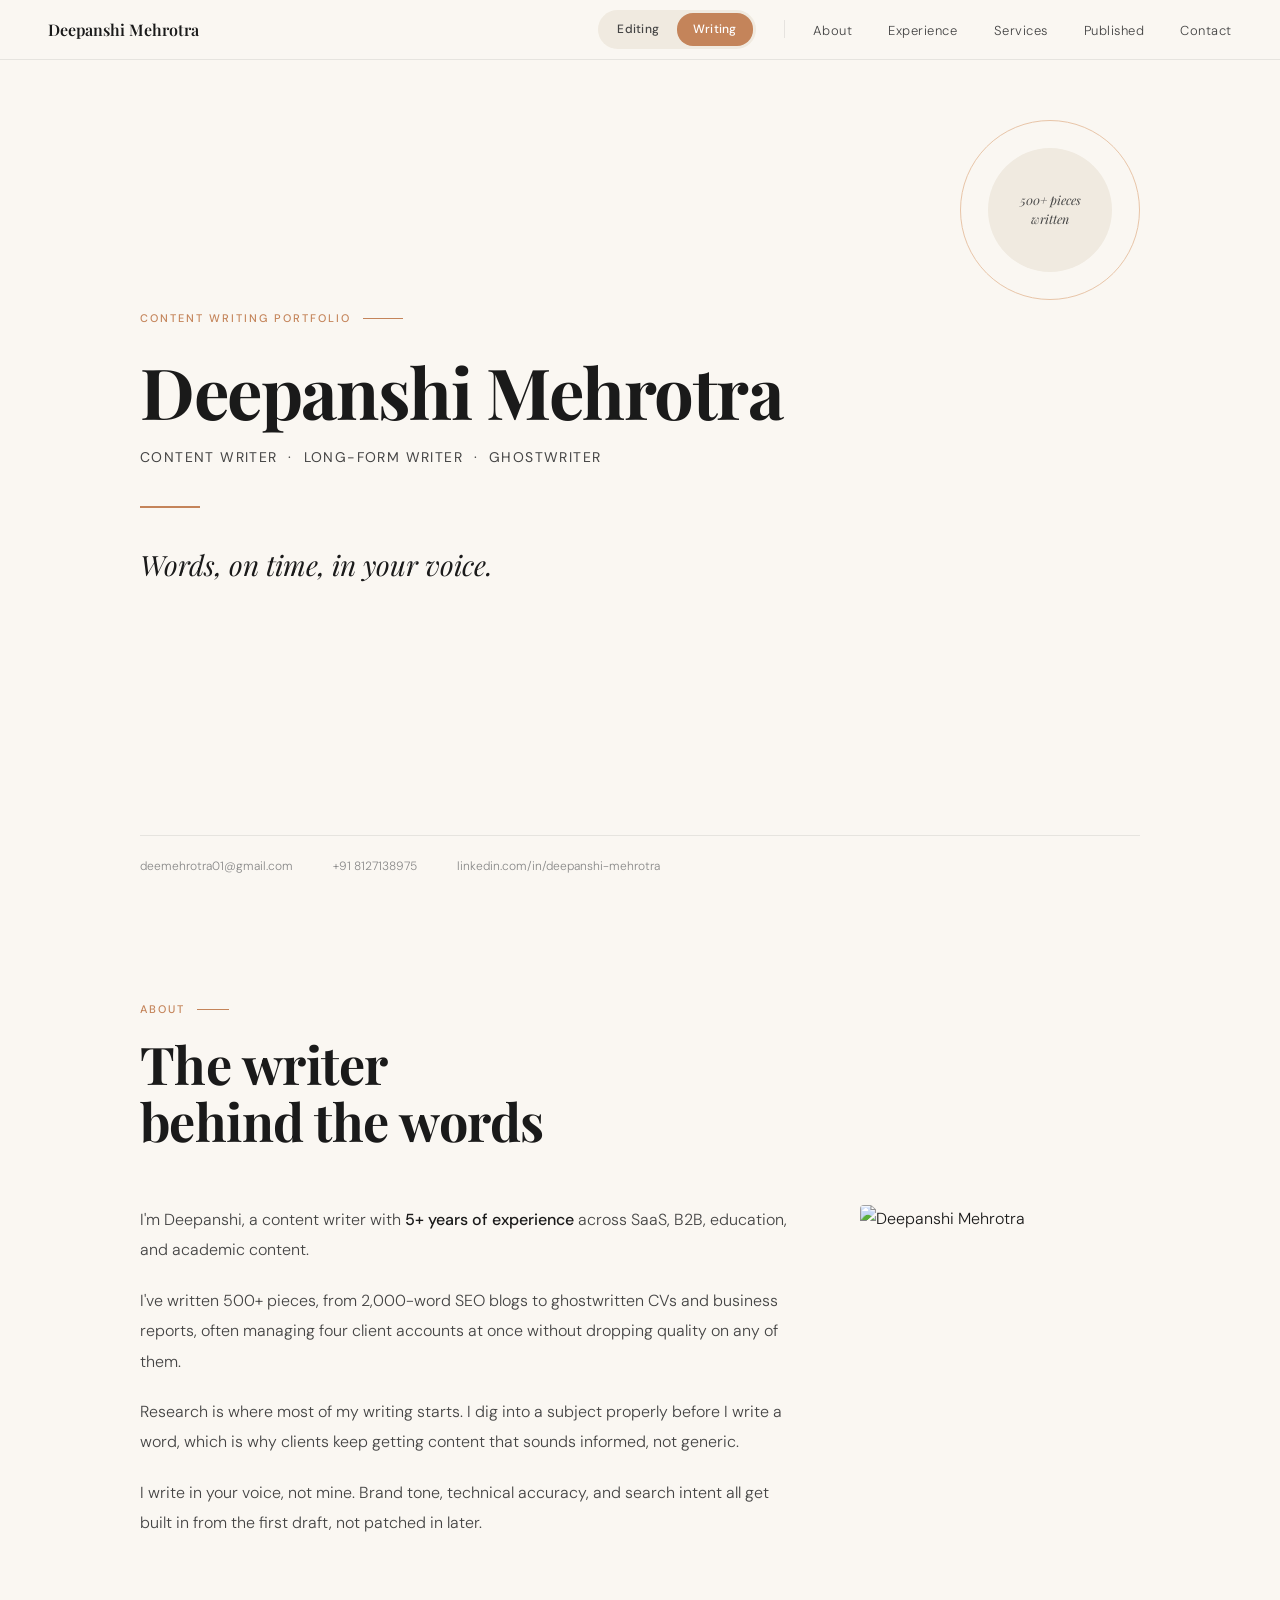
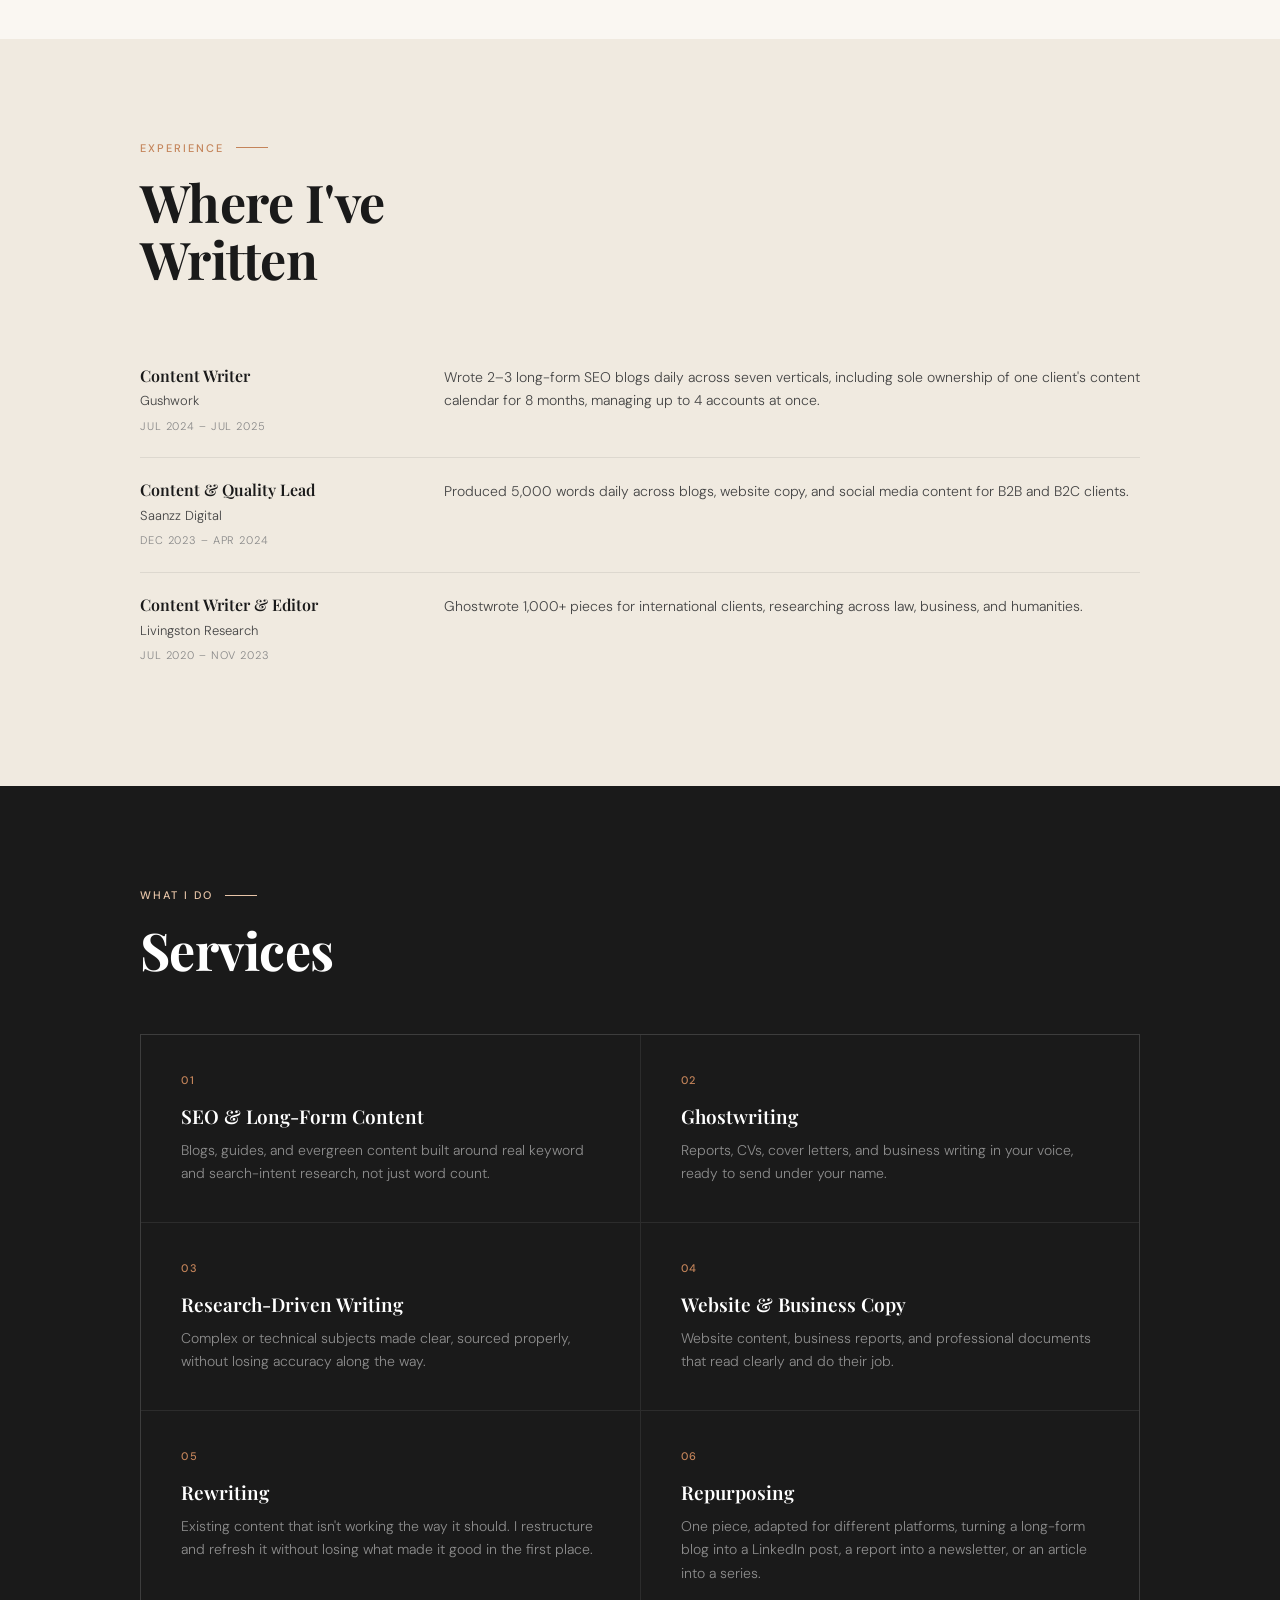
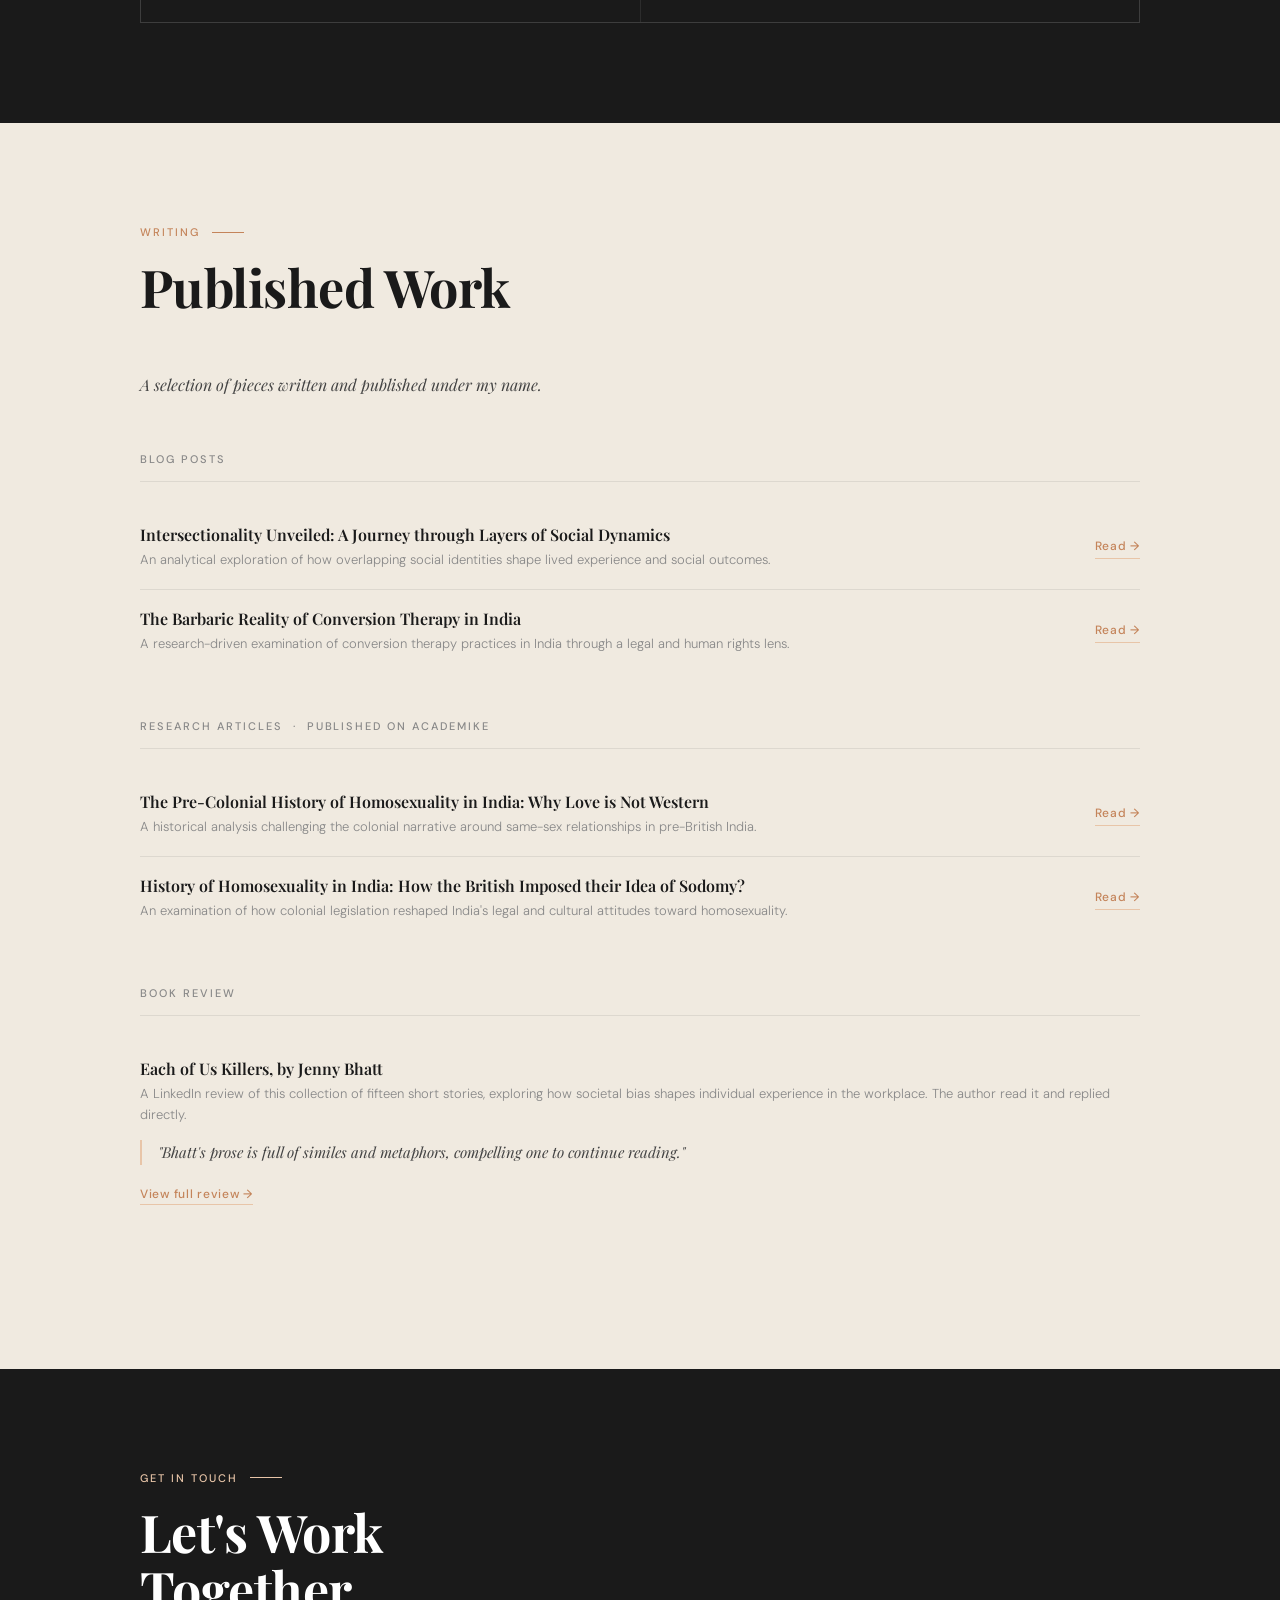
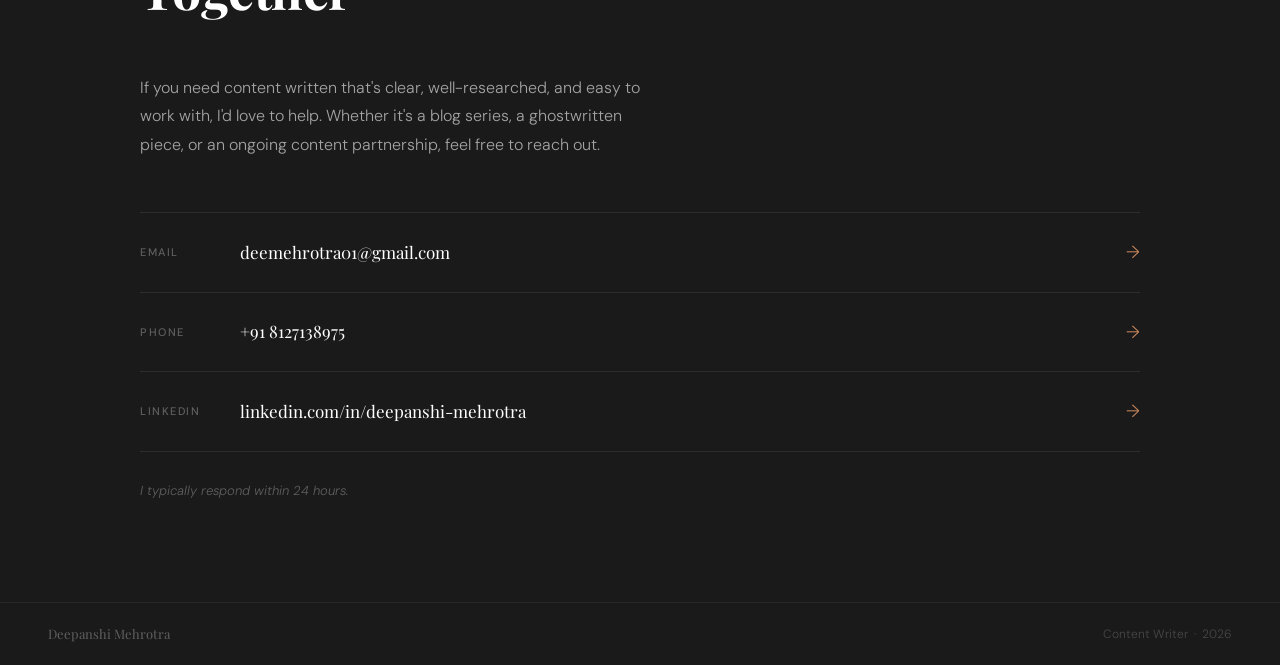
==== writer.html @ 3420e063 "Fork portfolio into editor and writer pages" ====
<!DOCTYPE html>
<html lang="en">
<head>
<meta charset="UTF-8">
<meta name="viewport" content="width=device-width, initial-scale=1.0">
<title>Deepanshi Mehrotra — Content Writing Portfolio</title>
<link href="https://fonts.googleapis.com/css2?family=Playfair+Display:ital,wght@0,400;0,600;0,700;1,400;1,600&family=DM+Sans:wght@300;400;500&display=swap" rel="stylesheet">
<link rel="stylesheet" href="style.css">
</head>
<body>

<nav>
  <a href="#hero" class="nav-name">Deepanshi Mehrotra</a>
  <div class="nav-right">
    <div class="nav-switch">
      <a href="index.html" class="nav-switch-item">Editing</a>
      <a href="writer.html" class="nav-switch-item active">Writing</a>
    </div>
    <div class="nav-divider"></div>
    <ul class="nav-links">
      <li><a href="#about">About</a></li>
      <li><a href="#experience">Experience</a></li>
      <li><a href="#services">Services</a></li>
      <li><a href="#published">Published</a></li>
      <li><a href="#contact">Contact</a></li>
    </ul>
  </div>
</nav>

<!-- HERO -->
<section class="hero" id="hero">
  <div class="hero-content">
    <div class="hero-left">
      <div class="hero-tag fade-in">Content Writing Portfolio</div>
      <h1 class="hero-name fade-in">Deepanshi Mehrotra</h1>
      <p class="hero-roles fade-in">Content Writer &nbsp;&middot;&nbsp; Long-Form Writer &nbsp;&middot;&nbsp; Ghostwriter</p>
      <div class="hero-divider fade-in"></div>
      <p class="hero-tagline fade-in">Words, on time, in your voice.</p>
    </div>
    <div class="hero-circle fade-in">
      <div class="hero-circle-inner">
        <span class="hero-circle-text">500+ pieces written</span>
      </div>
    </div>
  </div>
  <div class="hero-footer fade-in">
    <div class="hero-contact-item"><a href="mailto:deemehrotra01@gmail.com">deemehrotra01@gmail.com</a></div>
    <div class="hero-contact-item"><a href="tel:+918127138975">+91 8127138975</a></div>
    <div class="hero-contact-item"><a href="https://linkedin.com/in/deepanshi-mehrotra" target="_blank">linkedin.com/in/deepanshi-mehrotra</a></div>
  </div>
</section>

<!-- ABOUT -->
<section id="about">
  <div class="section-inner">
    <div class="section-tag fade-in">About</div>
    <h2 class="section-title fade-in">The writer<br>behind the words</h2>
    <div class="about-grid">
      <div class="about-text fade-in">
        <p>I'm Deepanshi, a content writer with <strong>5+ years of experience</strong> across SaaS, B2B, education, and academic content.</p>
        <p>I've written 500+ pieces, from 2,000-word SEO blogs to ghostwritten CVs and business reports, often managing four client accounts at once without dropping quality on any of them.</p>
        <p>Research is where most of my writing starts. I dig into a subject properly before I write a word, which is why clients keep getting content that sounds informed, not generic.</p>
        <p>I write in your voice, not mine. Brand tone, technical accuracy, and search intent all get built in from the first draft, not patched in later.</p>
      </div>
      <img src="images/img_1.jpg" alt="Deepanshi Mehrotra" class="about-photo fade-in">
    </div>
  </div>
</section>

<!-- EXPERIENCE -->
<section id="experience" class="published-section">
  <div class="section-inner">
    <div class="section-tag fade-in">Experience</div>
    <h2 class="section-title fade-in">Where I've<br>Written</h2>

    <div class="exp-item fade-in">
      <div>
        <div class="exp-role">Content Writer</div>
        <div class="exp-company">Gushwork</div>
        <div class="exp-dates">Jul 2024 &ndash; Jul 2025</div>
      </div>
      <div class="exp-desc">Wrote 2&ndash;3 long-form SEO blogs daily across seven verticals, including sole ownership of one client's content calendar for 8 months, managing up to 4 accounts at once.</div>
    </div>

    <div class="exp-item fade-in">
      <div>
        <div class="exp-role">Content &amp; Quality Lead</div>
        <div class="exp-company">Saanzz Digital</div>
        <div class="exp-dates">Dec 2023 &ndash; Apr 2024</div>
      </div>
      <div class="exp-desc">Produced 5,000 words daily across blogs, website copy, and social media content for B2B and B2C clients.</div>
    </div>

    <div class="exp-item fade-in">
      <div>
        <div class="exp-role">Content Writer &amp; Editor</div>
        <div class="exp-company">Livingston Research</div>
        <div class="exp-dates">Jul 2020 &ndash; Nov 2023</div>
      </div>
      <div class="exp-desc">Ghostwrote 1,000+ pieces for international clients, researching across law, business, and humanities.</div>
    </div>

  </div>
</section>

<!-- SERVICES -->
<section id="services" class="services-section">
  <div class="section-inner">
    <div class="section-tag fade-in">What I Do</div>
    <h2 class="section-title fade-in">Services</h2>
    <div class="services-grid fade-in">
      <div class="service-item">
        <div class="service-num">01</div>
        <div class="service-name">SEO &amp; Long-Form Content</div>
        <div class="service-desc">Blogs, guides, and evergreen content built around real keyword and search-intent research, not just word count.</div>
      </div>
      <div class="service-item">
        <div class="service-num">02</div>
        <div class="service-name">Ghostwriting</div>
        <div class="service-desc">Reports, CVs, cover letters, and business writing in your voice, ready to send under your name.</div>
      </div>
      <div class="service-item">
        <div class="service-num">03</div>
        <div class="service-name">Research-Driven Writing</div>
        <div class="service-desc">Complex or technical subjects made clear, sourced properly, without losing accuracy along the way.</div>
      </div>
      <div class="service-item">
        <div class="service-num">04</div>
        <div class="service-name">Website &amp; Business Copy</div>
        <div class="service-desc">Website content, business reports, and professional documents that read clearly and do their job.</div>
      </div>
      <div class="service-item">
        <div class="service-num">05</div>
        <div class="service-name">Rewriting</div>
        <div class="service-desc">Existing content that isn't working the way it should. I restructure and refresh it without losing what made it good in the first place.</div>
      </div>
      <div class="service-item">
        <div class="service-num">06</div>
        <div class="service-name">Repurposing</div>
        <div class="service-desc">One piece, adapted for different platforms, turning a long-form blog into a LinkedIn post, a report into a newsletter, or an article into a series.</div>
      </div>
    </div>
  </div>
</section>

<!-- PUBLISHED -->
<section id="published" class="published-section">
  <div class="section-inner">
    <div class="section-tag fade-in">Writing</div>
    <h2 class="section-title fade-in">Published Work</h2>
    <p class="pub-intro fade-in">A selection of pieces written and published under my name.</p>
    <div class="pub-category fade-in">
      <div class="pub-cat-title">Blog Posts</div>
      <div class="pub-item">
        <div>
          <div class="pub-title">Intersectionality Unveiled: A Journey through Layers of Social Dynamics</div>
          <div class="pub-desc">An analytical exploration of how overlapping social identities shape lived experience and social outcomes.</div>
        </div>
        <a href="https://www.leed-initiative.org/blog/intersectionality-unveiled-journey-through-layers-social-dynamics" target="_blank" class="pub-link">Read &rarr;</a>
      </div>
      <div class="pub-item">
        <div>
          <div class="pub-title">The Barbaric Reality of Conversion Therapy in India</div>
          <div class="pub-desc">A research-driven examination of conversion therapy practices in India through a legal and human rights lens.</div>
        </div>
        <a href="https://www.lawctopus.com/academike/conversion-therapy-india/" target="_blank" class="pub-link">Read &rarr;</a>
      </div>
    </div>
    <div class="pub-category fade-in">
      <div class="pub-cat-title">Research Articles &nbsp;&middot;&nbsp; Published on Academike</div>
      <div class="pub-item">
        <div>
          <div class="pub-title">The Pre-Colonial History of Homosexuality in India: Why Love is Not Western</div>
          <div class="pub-desc">A historical analysis challenging the colonial narrative around same-sex relationships in pre-British India.</div>
        </div>
        <a href="https://www.lawctopus.com/academike/history-of-homosexuality-in-india/" target="_blank" class="pub-link">Read &rarr;</a>
      </div>
      <div class="pub-item">
        <div>
          <div class="pub-title">History of Homosexuality in India: How the British Imposed their Idea of Sodomy?</div>
          <div class="pub-desc">An examination of how colonial legislation reshaped India's legal and cultural attitudes toward homosexuality.</div>
        </div>
        <a href="https://www.lawctopus.com/academike/colonial-history-of-homosexuality/" target="_blank" class="pub-link">Read &rarr;</a>
      </div>
    </div>
    <div class="pub-category fade-in">
      <div class="pub-cat-title">Book Review</div>
      <div class="pub-item" style="grid-template-columns: 1fr; display: block;">
        <div class="pub-title">Each of Us Killers, by Jenny Bhatt</div>
        <div class="pub-desc" style="margin-bottom: 14px;">A LinkedIn review of this collection of fifteen short stories, exploring how societal bias shapes individual experience in the workplace. The author read it and replied directly.</div>
        <div style="font-family: var(--serif); font-style: italic; font-size: 15px; color: var(--ink-mid); border-left: 2px solid var(--terracotta-light); padding-left: 16px; margin-bottom: 14px;">"Bhatt's prose is full of similes and metaphors, compelling one to continue reading."</div>
        <a href="https://www.linkedin.com/posts/deepanshi-mehrotra-content-writer_stories-woven-at-the-intersection-of-labor-activity-7018222391021449216-WyY0/" target="_blank" class="pub-link">View full review &rarr;</a>
      </div>
    </div>
  </div>
</section>

<!-- CONTACT -->
<section id="contact" class="contact-section">
  <div class="section-inner">
    <div class="section-tag fade-in">Get in Touch</div>
    <h2 class="section-title fade-in">Let's Work<br>Together</h2>
    <p class="contact-intro fade-in">If you need content written that's clear, well-researched, and easy to work with, I'd love to help. Whether it's a blog series, a ghostwritten piece, or an ongoing content partnership, feel free to reach out.</p>
    <div class="contact-items fade-in">
      <a href="mailto:deemehrotra01@gmail.com" class="contact-item">
        <span class="contact-item-label">Email</span>
        <span class="contact-item-value">deemehrotra01@gmail.com</span>
        <span class="contact-arrow">&rarr;</span>
      </a>
      <a href="tel:+918127138975" class="contact-item">
        <span class="contact-item-label">Phone</span>
        <span class="contact-item-value">+91 8127138975</span>
        <span class="contact-arrow">&rarr;</span>
      </a>
      <a href="https://linkedin.com/in/deepanshi-mehrotra" target="_blank" class="contact-item">
        <span class="contact-item-label">LinkedIn</span>
        <span class="contact-item-value">linkedin.com/in/deepanshi-mehrotra</span>
        <span class="contact-arrow">&rarr;</span>
      </a>
    </div>
    <p class="response-note fade-in">I typically respond within 24 hours.</p>
  </div>
</section>

<footer>
  <span class="footer-name">Deepanshi Mehrotra</span>
  <span class="footer-note">Content Writer &nbsp;&middot;&nbsp; 2026</span>
</footer>

<script src="script.js"></script>
</body>
</html>
---- style.css ----
*, *::before, *::after { box-sizing: border-box; margin: 0; padding: 0; }
  :root {
    --cream: #FAF7F2;
    --cream-dark: #F0EAE0;
    --terracotta: #C4845A;
    --terracotta-light: #E8C5A8;
    --ink: #1A1A1A;
    --ink-mid: #444;
    --ink-light: #888;
    --white: #FFFFFF;
    --serif: 'Playfair Display', Georgia, serif;
    --sans: 'DM Sans', system-ui, sans-serif;
    --border: rgba(0,0,0,0.08);
  }
  html { scroll-behavior: smooth; }
  body { background: var(--cream); color: var(--ink); font-family: var(--sans); font-weight: 300; line-height: 1.7; overflow-x: hidden; }

  /* NAV */
  nav { position: fixed; top: 0; left: 0; right: 0; z-index: 100; background: rgba(250,247,242,0.95); backdrop-filter: blur(8px); border-bottom: 1px solid var(--border); padding: 0 48px; height: 60px; display: flex; align-items: center; justify-content: space-between; }
  .nav-name { font-family: var(--serif); font-size: 16px; font-weight: 600; color: var(--ink); text-decoration: none; }
  .nav-links { display: flex; gap: 36px; list-style: none; }
  .nav-links a { font-size: 13px; color: var(--ink-mid); text-decoration: none; letter-spacing: 0.04em; transition: color 0.2s; }
  .nav-links a:hover { color: var(--terracotta); }

  /* HERO */
  .hero { min-height: 100vh; display: flex; flex-direction: column; justify-content: space-between; padding: 120px 48px 0; position: relative; overflow: hidden; }
  .hero-content { flex: 1; display: flex; align-items: center; max-width: 1000px; margin: 0 auto; width: 100%; position: relative; padding-bottom: 60px; }
  .hero-left { flex: 1; padding-right: 240px; }
  .hero-circle { position: absolute; right: 0; top: 0; width: 180px; height: 180px; border-radius: 50%; border: 1px solid var(--terracotta-light); display: flex; align-items: center; justify-content: center; }
  .hero-circle-inner { width: 124px; height: 124px; border-radius: 50%; background: var(--cream-dark); display: flex; align-items: center; justify-content: center; text-align: center; padding: 14px; }
  .hero-circle-text { font-family: var(--serif); font-style: italic; font-size: 12.5px; color: var(--ink-mid); line-height: 1.5; }
  .hero-tag { font-size: 11px; letter-spacing: 0.18em; text-transform: uppercase; color: var(--terracotta); font-weight: 500; margin-bottom: 28px; display: flex; align-items: center; gap: 12px; }
  .hero-tag::after { content: ''; width: 40px; height: 1px; background: var(--terracotta); }
  .hero-name { font-family: var(--serif); font-size: clamp(40px, 5.5vw, 72px); font-weight: 700; line-height: 1.0; color: var(--ink); margin-bottom: 20px; letter-spacing: -0.02em; white-space: nowrap; }
  .hero-roles { font-family: var(--sans); font-size: 14px; font-weight: 400; color: var(--ink-mid); margin-bottom: 36px; letter-spacing: 0.1em; text-transform: uppercase; }
  .hero-divider { width: 60px; height: 2px; background: var(--terracotta); margin-bottom: 36px; }
  .hero-tagline { font-family: var(--serif); font-style: italic; font-size: clamp(20px, 2.4vw, 28px); color: var(--ink); max-width: 520px; line-height: 1.5; font-weight: 400; }
  .hero-footer { border-top: 1px solid var(--border); padding: 20px 0 24px; display: flex; gap: 40px; max-width: 1000px; margin: 0 auto; width: 100%; }
  .hero-contact-item { font-size: 12px; color: var(--ink-light); }
  .hero-contact-item a { color: var(--ink-light); text-decoration: none; transition: color 0.2s; }
  .hero-contact-item a:hover { color: var(--terracotta); }

  /* SECTIONS */
  section:not(.hero) { padding: 100px 48px; }
  .section-inner { max-width: 1000px; margin: 0 auto; }
  .section-tag { font-size: 11px; letter-spacing: 0.18em; text-transform: uppercase; color: var(--terracotta); font-weight: 500; margin-bottom: 16px; display: flex; align-items: center; gap: 12px; }
  .section-tag::after { content: ''; width: 32px; height: 1px; background: var(--terracotta); }
  .section-title { font-family: var(--serif); font-size: clamp(32px, 5vw, 52px); font-weight: 700; line-height: 1.1; color: var(--ink); margin-bottom: 56px; letter-spacing: -0.01em; }

  /* ABOUT */
  .about-grid { display: grid; grid-template-columns: 1fr 280px; gap: 72px; align-items: start; }
  .about-text p { font-size: 16px; color: var(--ink-mid); line-height: 1.9; margin-bottom: 20px; }
  .about-text p:last-child { margin-bottom: 0; }
  .about-text strong { color: var(--ink); font-weight: 500; }
  .about-photo { width: 100%; border-radius: 4px; object-fit: cover; object-position: top center; }

  /* SERVICES */
  .services-section { background: var(--ink); }
  .services-section .section-tag { color: var(--terracotta-light); }
  .services-section .section-tag::after { background: var(--terracotta-light); }
  .services-section .section-title { color: var(--white); }
  .services-grid { display: grid; grid-template-columns: repeat(2, 1fr); gap: 1px; background: rgba(255,255,255,0.08); border: 1px solid rgba(255,255,255,0.08); }
  .service-item { padding: 36px 40px; background: var(--ink); transition: background 0.3s; }
  .service-item:hover { background: #252525; }
  .service-num { font-size: 11px; letter-spacing: 0.14em; color: var(--terracotta); font-weight: 500; margin-bottom: 14px; }
  .service-name { font-family: var(--serif); font-size: 19px; font-weight: 600; color: var(--white); margin-bottom: 10px; line-height: 1.3; }
  .service-desc { font-size: 14px; color: rgba(255,255,255,0.5); line-height: 1.7; }

  /* WORK */
  .project { border-top: 1px solid var(--border); padding: 72px 0; }
  .project:last-child { border-bottom: 1px solid var(--border); }
  .project-header { display: grid; grid-template-columns: 1fr auto; gap: 40px; align-items: start; margin-bottom: 40px; }
  .project-num { font-size: 11px; letter-spacing: 0.14em; color: var(--terracotta); font-weight: 500; margin-bottom: 10px; }
  .project-title { font-family: var(--serif); font-size: clamp(18px, 2.2vw, 26px); font-weight: 700; color: var(--ink); margin-bottom: 8px; line-height: 1.2; }
  .project-meta { font-size: 13px; color: var(--ink-light); }
  .project-tag { background: var(--cream-dark); padding: 8px 16px; font-size: 12px; font-weight: 500; color: var(--ink-mid); border-radius: 2px; white-space: nowrap; }
  .case-grid { display: grid; grid-template-columns: repeat(3, 1fr); gap: 20px; margin-bottom: 36px; }
  .case-block { padding: 24px; background: var(--cream-dark); border-radius: 2px; }
  .case-label { font-size: 10px; letter-spacing: 0.16em; text-transform: uppercase; color: var(--terracotta); font-weight: 500; margin-bottom: 12px; }
  .case-content { font-size: 14px; color: var(--ink-mid); line-height: 1.7; }
  .case-list { list-style: none; padding: 0; }
  .case-list li { font-size: 13px; color: var(--ink-mid); line-height: 1.6; padding: 6px 0 6px 16px; position: relative; border-bottom: 1px solid rgba(0,0,0,0.05); }
  .case-list li:last-child { border-bottom: none; }
  .case-list li::before { content: ''; position: absolute; left: 0; top: 15px; width: 6px; height: 1px; background: var(--terracotta); }
  .evidence-row { display: grid; gap: 24px; }
  .evidence-row.two-col { grid-template-columns: 1fr 1fr; }
  .evidence-row.one-col { grid-template-columns: 1fr; }
  .evidence-label { font-size: 10px; letter-spacing: 0.14em; text-transform: uppercase; color: var(--ink-light); font-weight: 500; margin-bottom: 12px; }
  .evidence-img { width: 100%; border-radius: 4px; border: 1px solid var(--border); display: block; }
  .evidence-img.fixed-height { height: 320px; object-fit: contain; background: white; }
  .project-link { display: inline-flex; align-items: center; gap: 8px; margin-top: 14px; font-size: 13px; color: var(--terracotta); text-decoration: none; font-weight: 500; border-bottom: 1px solid var(--terracotta-light); padding-bottom: 2px; transition: border-color 0.2s; }
  .project-link:hover { border-color: var(--terracotta); }

  /* PUBLISHED */
  .published-section { background: var(--cream-dark); }
  .pub-intro { font-size: 16px; color: var(--ink-mid); margin-bottom: 52px; font-style: italic; font-family: var(--serif); }
  .pub-category { margin-bottom: 44px; }
  .pub-cat-title { font-size: 11px; letter-spacing: 0.18em; text-transform: uppercase; color: var(--ink-light); font-weight: 500; border-bottom: 1px solid var(--border); padding-bottom: 12px; margin-bottom: 24px; }
  .pub-item { padding: 18px 0; border-bottom: 1px solid var(--border); display: grid; grid-template-columns: 1fr auto; gap: 24px; align-items: center; }
  .pub-item:last-child { border-bottom: none; }
  .pub-title { font-family: var(--serif); font-size: 16px; font-weight: 600; color: var(--ink); margin-bottom: 4px; line-height: 1.4; }
  .pub-desc { font-size: 13px; color: var(--ink-light); line-height: 1.6; }
  .pub-link { font-size: 12px; color: var(--terracotta); text-decoration: none; font-weight: 500; letter-spacing: 0.06em; white-space: nowrap; border-bottom: 1px solid var(--terracotta-light); padding-bottom: 2px; transition: border-color 0.2s; }
  .pub-link:hover { border-color: var(--terracotta); }

  /* CONTACT */
  .contact-section { background: var(--ink); }
  .contact-section .section-tag { color: var(--terracotta-light); }
  .contact-section .section-tag::after { background: var(--terracotta-light); }
  .contact-section .section-title { color: var(--white); }
  .contact-intro { font-size: 16px; color: rgba(255,255,255,0.6); max-width: 520px; line-height: 1.8; margin-bottom: 52px; }
  .contact-items { border-top: 1px solid rgba(255,255,255,0.08); }
  .contact-item { display: flex; align-items: center; justify-content: space-between; padding: 24px 0; border-bottom: 1px solid rgba(255,255,255,0.08); text-decoration: none; transition: padding-left 0.3s; }
  .contact-item:hover { padding-left: 12px; }
  .contact-item-label { font-size: 11px; letter-spacing: 0.14em; text-transform: uppercase; color: rgba(255,255,255,0.3); font-weight: 500; width: 100px; }
  .contact-item-value { font-family: var(--serif); font-size: 17px; color: var(--white); flex: 1; }
  .contact-arrow { color: var(--terracotta); font-size: 18px; }
  .response-note { font-size: 13px; color: rgba(255,255,255,0.3); margin-top: 28px; font-style: italic; }

  /* FOOTER */
  footer { background: var(--ink); border-top: 1px solid rgba(255,255,255,0.06); padding: 20px 48px; display: flex; justify-content: space-between; align-items: center; }
  .footer-name { font-family: var(--serif); font-size: 13px; color: rgba(255,255,255,0.3); }
  .footer-note { font-size: 12px; color: rgba(255,255,255,0.2); }

  /* ANIMATIONS */
  .fade-in { opacity: 0; transform: translateY(20px); transition: opacity 0.7s ease, transform 0.7s ease; }
  .fade-in.visible { opacity: 1; transform: translateY(0); }

  /* NAV RIGHT / SWITCHER */
  .nav-right { display: flex; align-items: center; gap: 28px; }
  .nav-switch { display: flex; background: var(--cream-dark); border-radius: 20px; padding: 3px; gap: 2px; }
  .nav-switch-item { font-size: 12px; padding: 6px 16px; border-radius: 16px; text-decoration: none; color: var(--ink-mid); font-weight: 500; letter-spacing: 0.02em; transition: background 0.2s, color 0.2s; }
  .nav-switch-item.active { background: var(--terracotta); color: var(--white); }
  .nav-switch-item:hover:not(.active) { color: var(--ink); }
  .nav-divider { width: 1px; height: 18px; background: var(--border); }

  /* EXPERIENCE */
  .exp-item { padding: 22px 0; border-bottom: 1px solid var(--border); display: grid; grid-template-columns: 280px 1fr; gap: 24px; align-items: start; }
  .exp-item:last-child { border-bottom: none; }
  .exp-role { font-family: var(--serif); font-size: 16px; font-weight: 600; color: var(--ink); margin-bottom: 4px; line-height: 1.3; }
  .exp-company { font-size: 13px; color: var(--ink-mid); margin-bottom: 4px; }
  .exp-dates { font-size: 11px; letter-spacing: 0.08em; text-transform: uppercase; color: var(--ink-light); }
  .exp-desc { font-size: 14px; color: var(--ink-mid); line-height: 1.7; }

  @media (max-width: 768px) {
    nav { padding: 0 24px; }
    .nav-links { display: none; }
    .nav-right { gap: 0; }
    .hero { padding: 100px 24px 0; }
    .hero-left { padding-right: 0; }
    .hero-circle { display: none; }
    .hero-name { white-space: normal; font-size: 42px; }
    section:not(.hero) { padding: 72px 24px; }
    .about-grid, .case-grid, .evidence-row.two-col { grid-template-columns: 1fr; }
    .project-header { grid-template-columns: 1fr; }
    .pub-item { grid-template-columns: 1fr; }
    .exp-item { grid-template-columns: 1fr; gap: 6px; }
    footer { flex-direction: column; gap: 8px; text-align: center; }
    .hero-footer { flex-direction: column; gap: 12px; }
  }
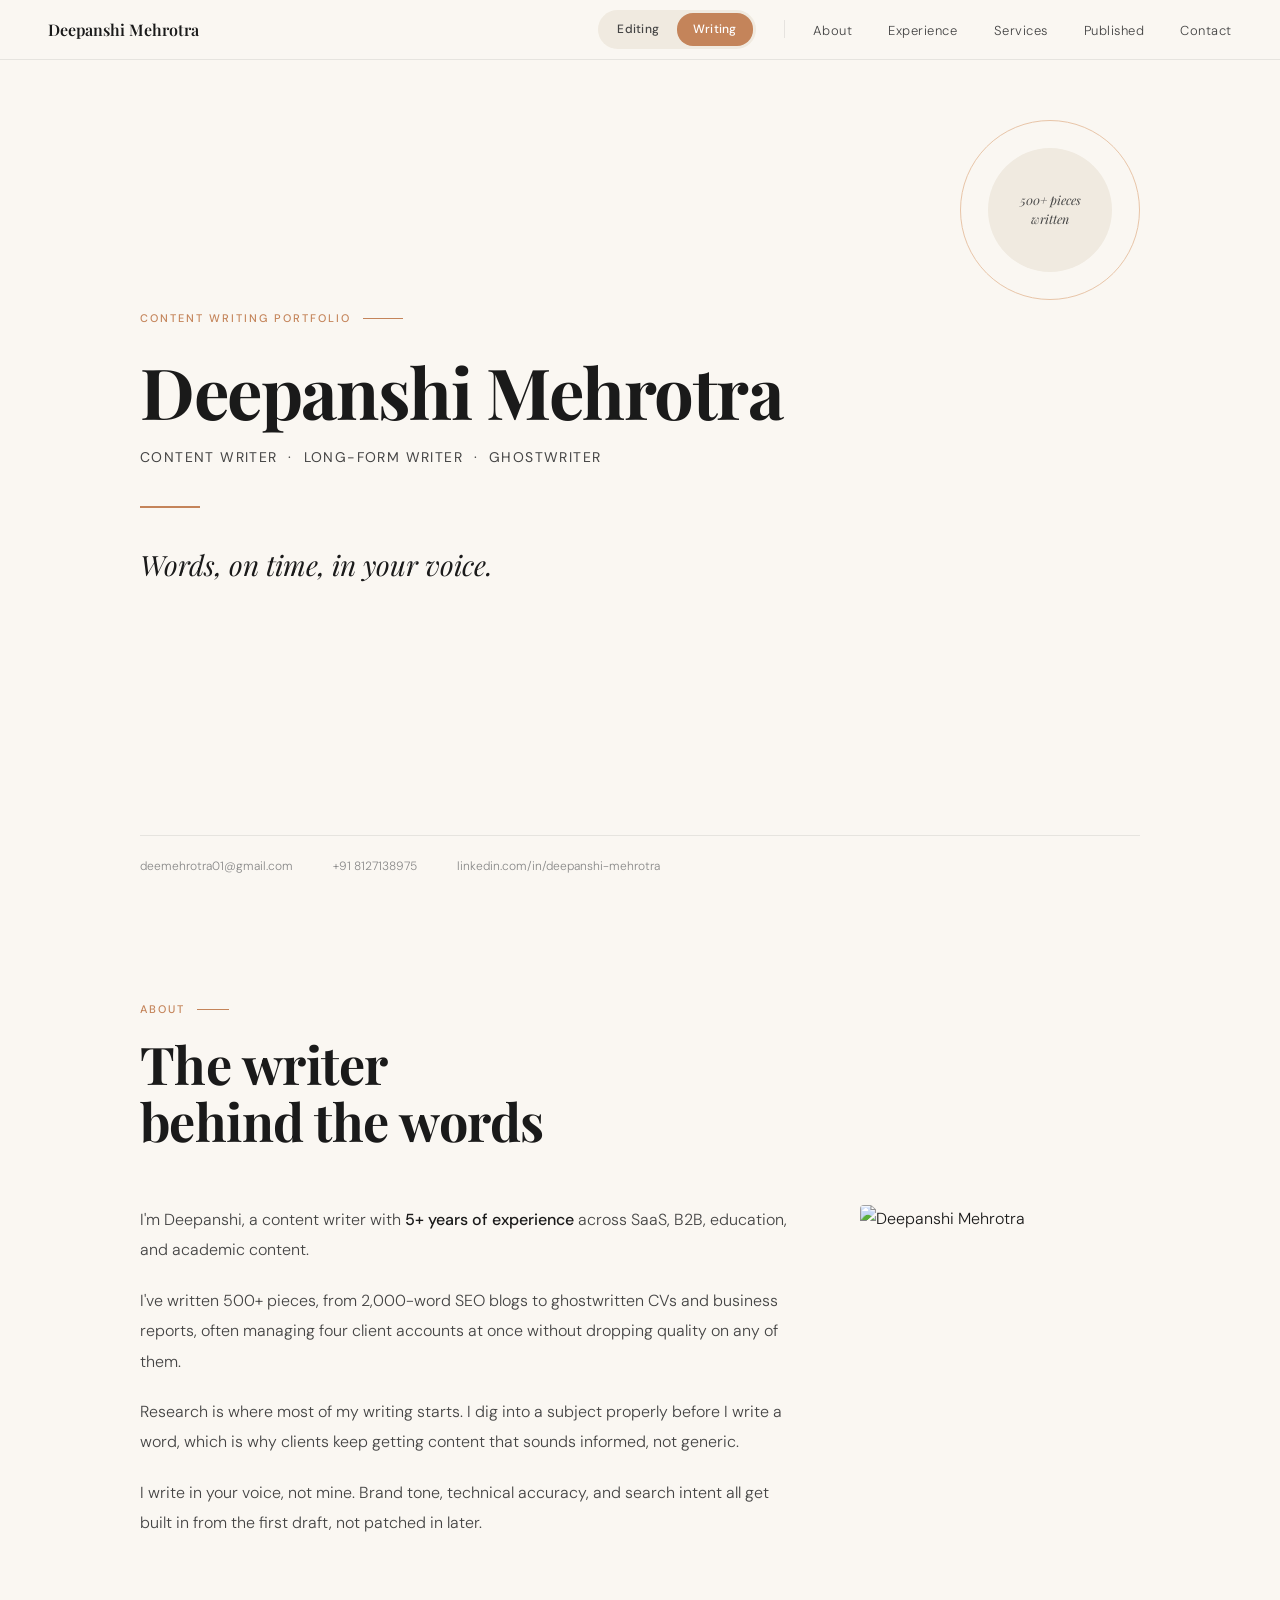
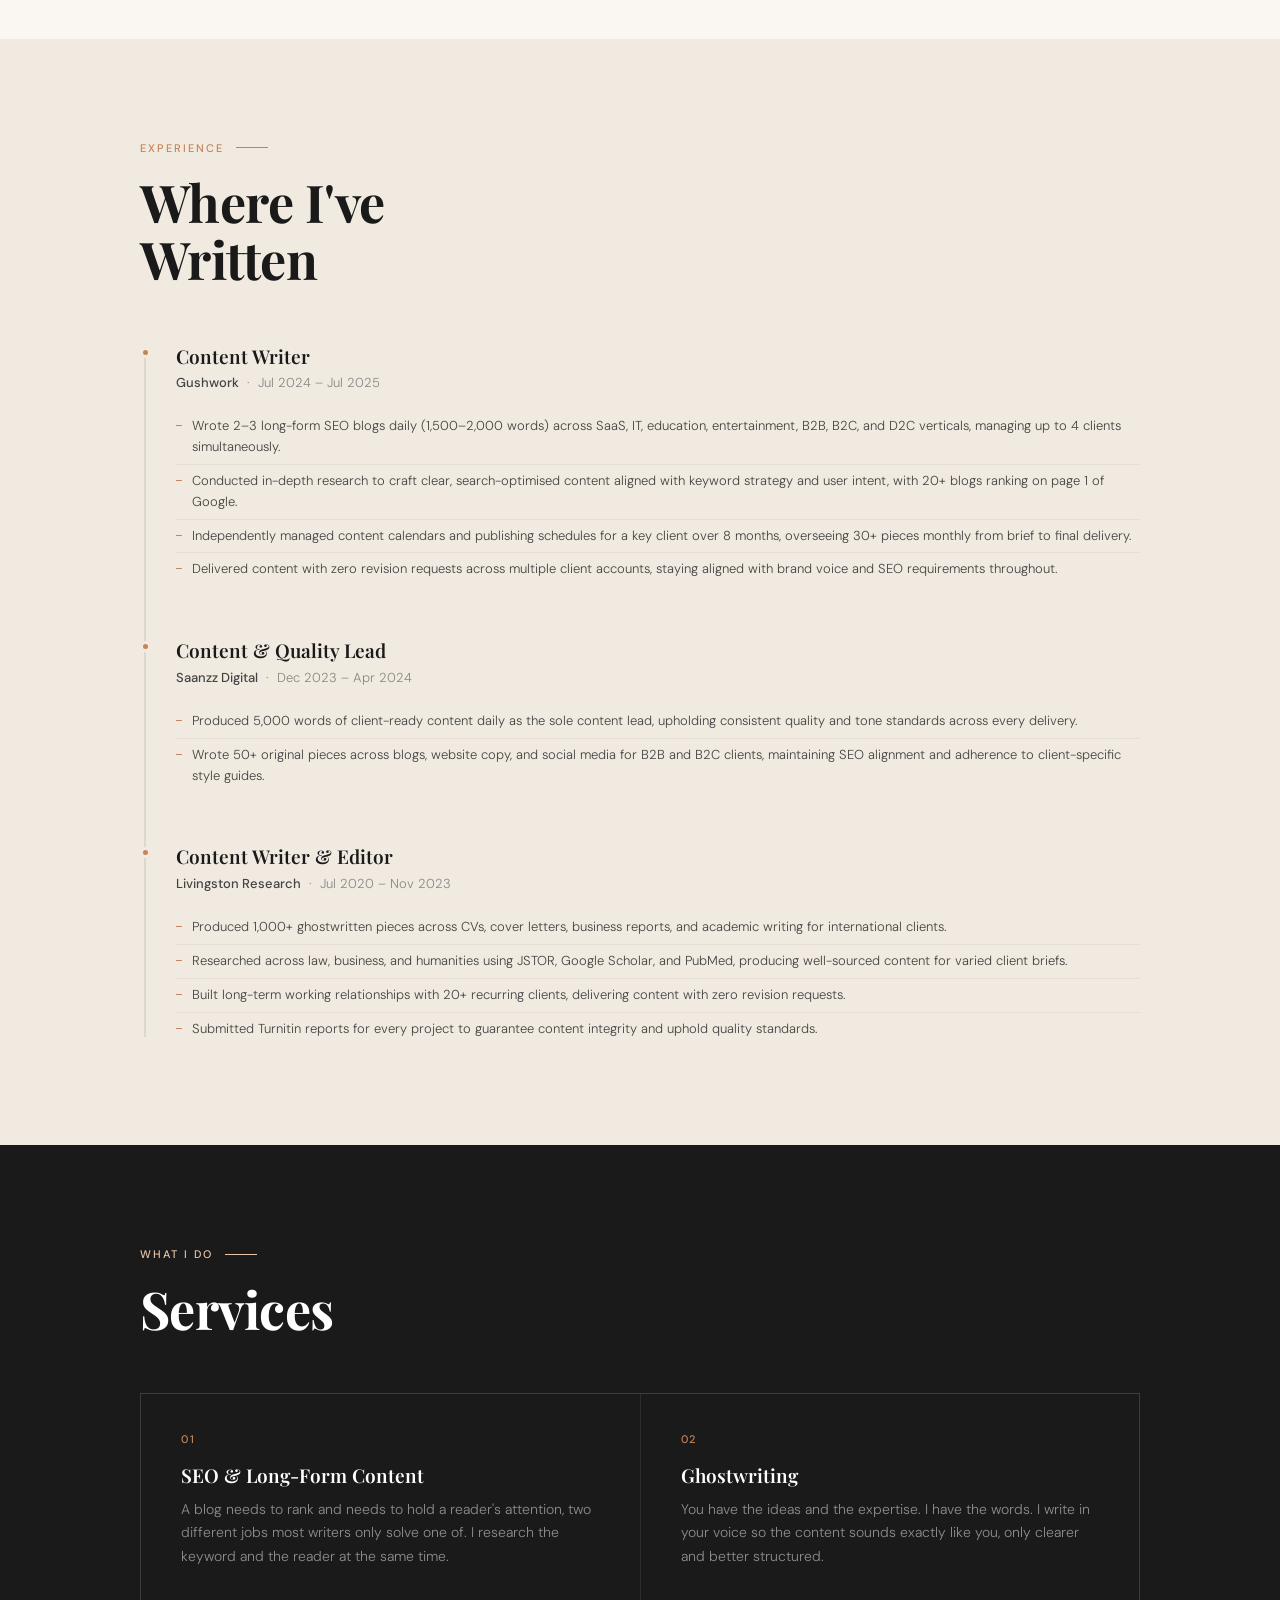
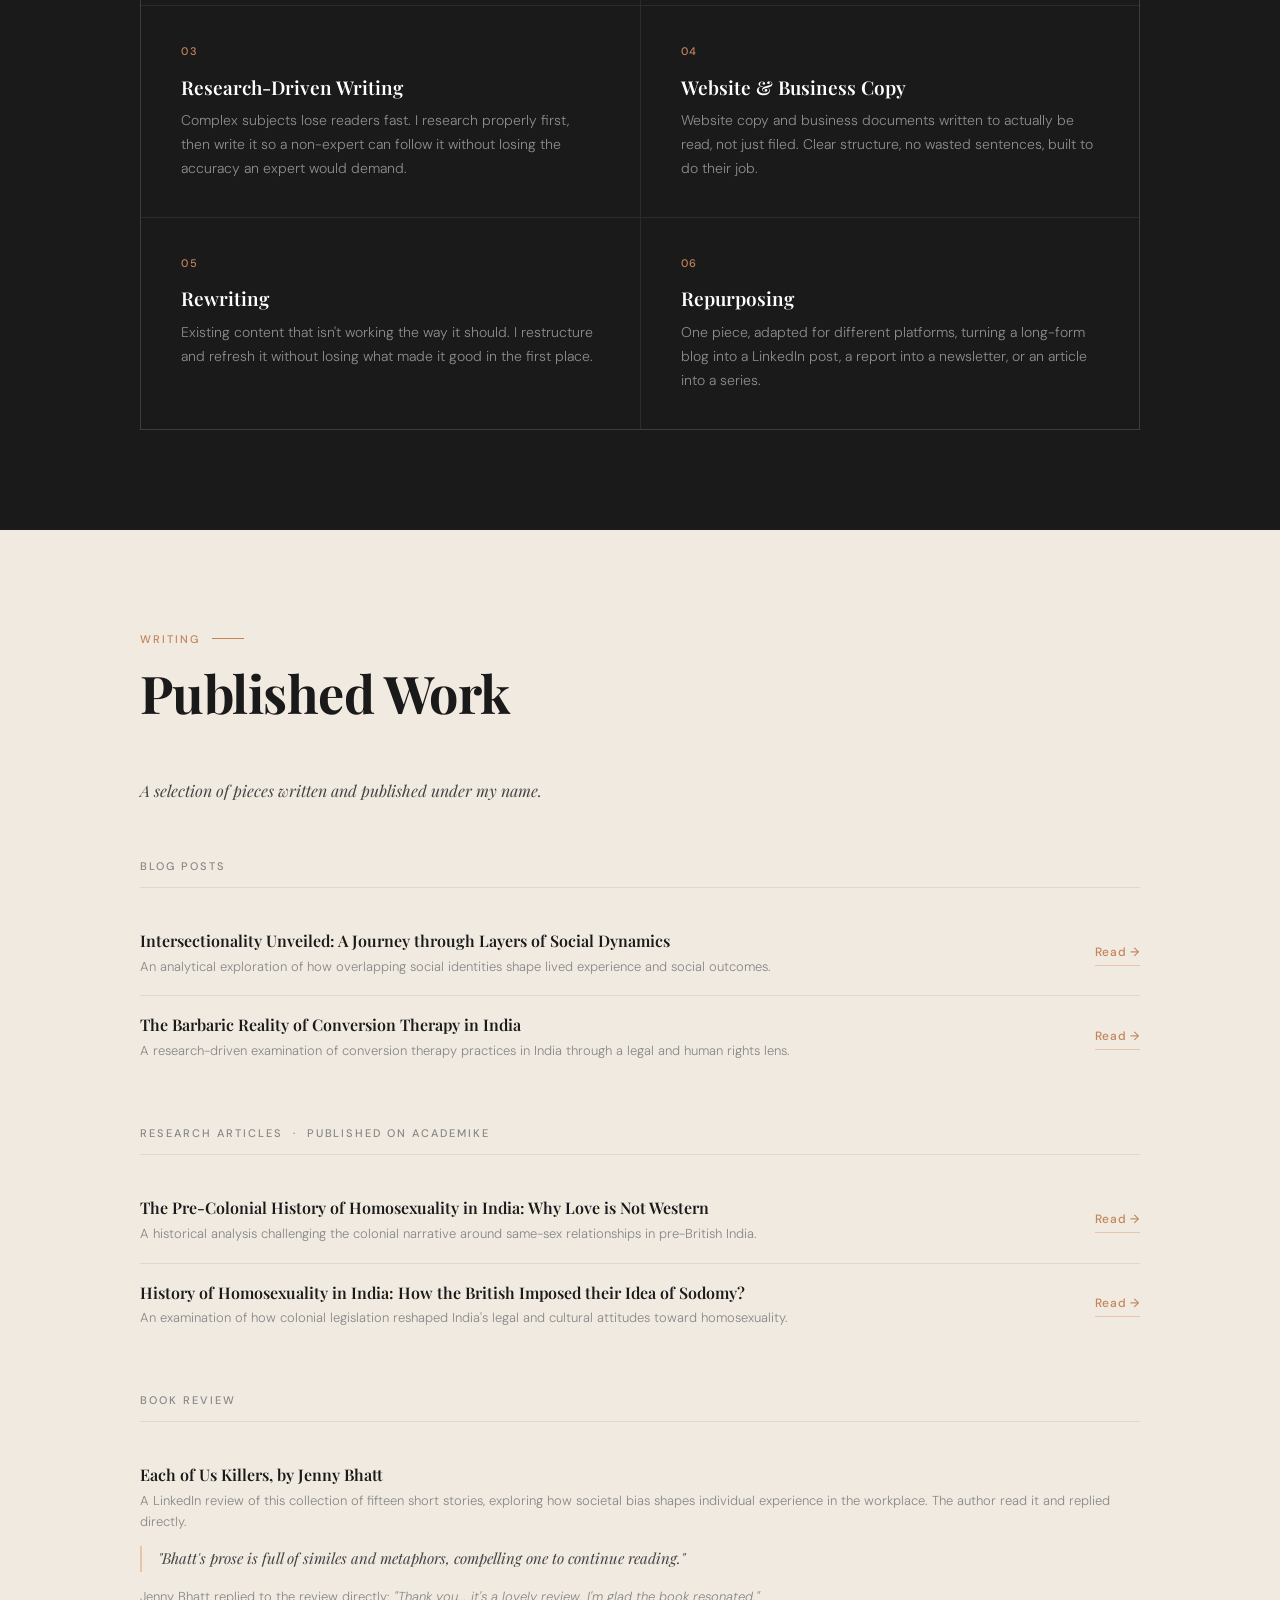
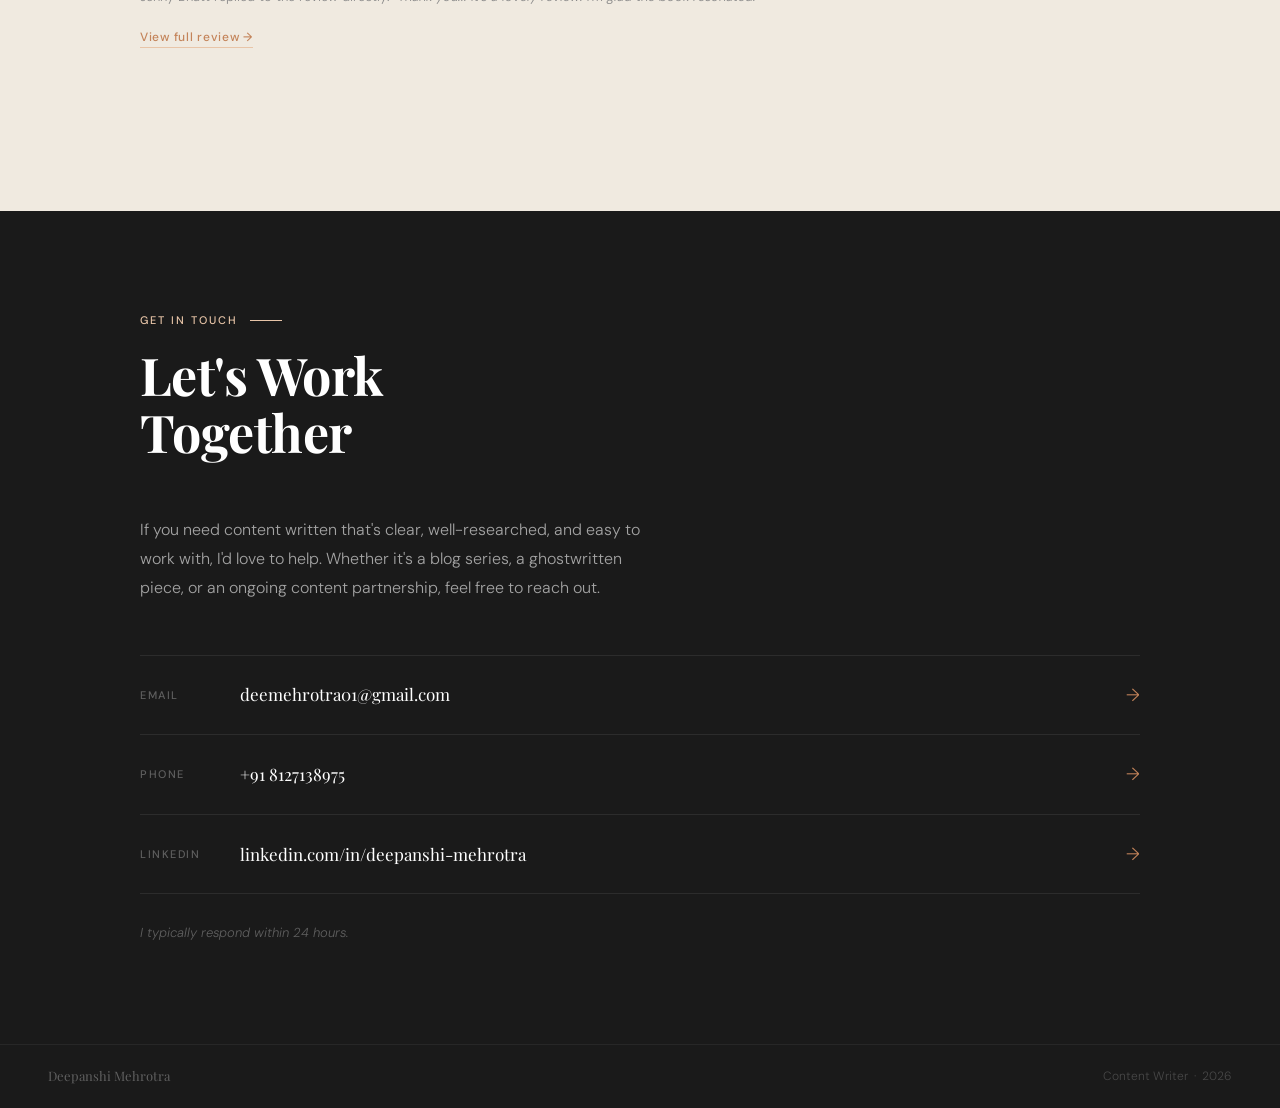
==== commit 3e5bbebf: "Add files via upload" ====
--- a/writer.html
+++ b/writer.html
@@ -73,31 +73,37 @@
     <div class="section-tag fade-in">Experience</div>
     <h2 class="section-title fade-in">Where I've<br>Written</h2>
 
-    <div class="exp-item fade-in">
-      <div>
+    <div class="exp-timeline">
+      <div class="exp-node fade-in">
         <div class="exp-role">Content Writer</div>
-        <div class="exp-company">Gushwork</div>
-        <div class="exp-dates">Jul 2024 &ndash; Jul 2025</div>
-      </div>
-      <div class="exp-desc">Wrote 2&ndash;3 long-form SEO blogs daily across seven verticals, including sole ownership of one client's content calendar for 8 months, managing up to 4 accounts at once.</div>
-    </div>
-
-    <div class="exp-item fade-in">
-      <div>
+        <div class="exp-meta"><strong>Gushwork</strong> &nbsp;&middot;&nbsp; Jul 2024 &ndash; Jul 2025</div>
+        <ul class="case-list">
+          <li>Wrote 2&ndash;3 long-form SEO blogs daily (1,500&ndash;2,000 words) across SaaS, IT, education, entertainment, B2B, B2C, and D2C verticals, managing up to 4 clients simultaneously.</li>
+          <li>Conducted in-depth research to craft clear, search-optimised content aligned with keyword strategy and user intent, with 20+ blogs ranking on page 1 of Google.</li>
+          <li>Independently managed content calendars and publishing schedules for a key client over 8 months, overseeing 30+ pieces monthly from brief to final delivery.</li>
+          <li>Delivered content with zero revision requests across multiple client accounts, staying aligned with brand voice and SEO requirements throughout.</li>
+        </ul>
+      </div>
+
+      <div class="exp-node fade-in">
         <div class="exp-role">Content &amp; Quality Lead</div>
-        <div class="exp-company">Saanzz Digital</div>
-        <div class="exp-dates">Dec 2023 &ndash; Apr 2024</div>
-      </div>
-      <div class="exp-desc">Produced 5,000 words daily across blogs, website copy, and social media content for B2B and B2C clients.</div>
-    </div>
-
-    <div class="exp-item fade-in">
-      <div>
+        <div class="exp-meta"><strong>Saanzz Digital</strong> &nbsp;&middot;&nbsp; Dec 2023 &ndash; Apr 2024</div>
+        <ul class="case-list">
+          <li>Produced 5,000 words of client-ready content daily as the sole content lead, upholding consistent quality and tone standards across every delivery.</li>
+          <li>Wrote 50+ original pieces across blogs, website copy, and social media for B2B and B2C clients, maintaining SEO alignment and adherence to client-specific style guides.</li>
+        </ul>
+      </div>
+
+      <div class="exp-node fade-in">
         <div class="exp-role">Content Writer &amp; Editor</div>
-        <div class="exp-company">Livingston Research</div>
-        <div class="exp-dates">Jul 2020 &ndash; Nov 2023</div>
-      </div>
-      <div class="exp-desc">Ghostwrote 1,000+ pieces for international clients, researching across law, business, and humanities.</div>
+        <div class="exp-meta"><strong>Livingston Research</strong> &nbsp;&middot;&nbsp; Jul 2020 &ndash; Nov 2023</div>
+        <ul class="case-list">
+          <li>Produced 1,000+ ghostwritten pieces across CVs, cover letters, business reports, and academic writing for international clients.</li>
+          <li>Researched across law, business, and humanities using JSTOR, Google Scholar, and PubMed, producing well-sourced content for varied client briefs.</li>
+          <li>Built long-term working relationships with 20+ recurring clients, delivering content with zero revision requests.</li>
+          <li>Submitted Turnitin reports for every project to guarantee content integrity and uphold quality standards.</li>
+        </ul>
+      </div>
     </div>
 
   </div>
@@ -112,22 +118,22 @@
       <div class="service-item">
         <div class="service-num">01</div>
         <div class="service-name">SEO &amp; Long-Form Content</div>
-        <div class="service-desc">Blogs, guides, and evergreen content built around real keyword and search-intent research, not just word count.</div>
+        <div class="service-desc">A blog needs to rank and needs to hold a reader's attention, two different jobs most writers only solve one of. I research the keyword and the reader at the same time.</div>
       </div>
       <div class="service-item">
         <div class="service-num">02</div>
         <div class="service-name">Ghostwriting</div>
-        <div class="service-desc">Reports, CVs, cover letters, and business writing in your voice, ready to send under your name.</div>
+        <div class="service-desc">You have the ideas and the expertise. I have the words. I write in your voice so the content sounds exactly like you, only clearer and better structured.</div>
       </div>
       <div class="service-item">
         <div class="service-num">03</div>
         <div class="service-name">Research-Driven Writing</div>
-        <div class="service-desc">Complex or technical subjects made clear, sourced properly, without losing accuracy along the way.</div>
+        <div class="service-desc">Complex subjects lose readers fast. I research properly first, then write it so a non-expert can follow it without losing the accuracy an expert would demand.</div>
       </div>
       <div class="service-item">
         <div class="service-num">04</div>
         <div class="service-name">Website &amp; Business Copy</div>
-        <div class="service-desc">Website content, business reports, and professional documents that read clearly and do their job.</div>
+        <div class="service-desc">Website copy and business documents written to actually be read, not just filed. Clear structure, no wasted sentences, built to do their job.</div>
       </div>
       <div class="service-item">
         <div class="service-num">05</div>
@@ -189,6 +195,7 @@
         <div class="pub-title">Each of Us Killers, by Jenny Bhatt</div>
         <div class="pub-desc" style="margin-bottom: 14px;">A LinkedIn review of this collection of fifteen short stories, exploring how societal bias shapes individual experience in the workplace. The author read it and replied directly.</div>
         <div style="font-family: var(--serif); font-style: italic; font-size: 15px; color: var(--ink-mid); border-left: 2px solid var(--terracotta-light); padding-left: 16px; margin-bottom: 14px;">"Bhatt's prose is full of similes and metaphors, compelling one to continue reading."</div>
+        <div style="font-size: 13px; color: var(--ink-light); margin-bottom: 14px;">Jenny Bhatt replied to the review directly: <em>"Thank you... it's a lovely review. I'm glad the book resonated."</em></div>
         <a href="https://www.linkedin.com/posts/deepanshi-mehrotra-content-writer_stories-woven-at-the-intersection-of-labor-activity-7018222391021449216-WyY0/" target="_blank" class="pub-link">View full review &rarr;</a>
       </div>
     </div>
--- a/style.css
+++ b/style.css
@@ -134,13 +134,16 @@
   .nav-switch-item:hover:not(.active) { color: var(--ink); }
   .nav-divider { width: 1px; height: 18px; background: var(--border); }
 
-  /* EXPERIENCE */
-  .exp-item { padding: 22px 0; border-bottom: 1px solid var(--border); display: grid; grid-template-columns: 280px 1fr; gap: 24px; align-items: start; }
-  .exp-item:last-child { border-bottom: none; }
-  .exp-role { font-family: var(--serif); font-size: 16px; font-weight: 600; color: var(--ink); margin-bottom: 4px; line-height: 1.3; }
-  .exp-company { font-size: 13px; color: var(--ink-mid); margin-bottom: 4px; }
-  .exp-dates { font-size: 11px; letter-spacing: 0.08em; text-transform: uppercase; color: var(--ink-light); }
-  .exp-desc { font-size: 14px; color: var(--ink-mid); line-height: 1.7; }
+  /* EXPERIENCE TIMELINE */
+  .exp-timeline { position: relative; padding-left: 36px; }
+  .exp-timeline::before { content: ''; position: absolute; left: 4px; top: 8px; bottom: 8px; width: 2px; background: var(--border); }
+  .exp-node { position: relative; padding-bottom: 52px; }
+  .exp-node:last-child { padding-bottom: 0; }
+  .exp-node::before { content: ''; position: absolute; left: -36px; top: 3px; width: 11px; height: 11px; border-radius: 50%; background: var(--terracotta); border: 3px solid var(--cream-dark); }
+  .exp-role { font-family: var(--serif); font-size: 19px; font-weight: 600; color: var(--ink); margin-bottom: 4px; line-height: 1.3; }
+  .exp-meta { font-size: 13px; color: var(--ink-light); margin-bottom: 16px; }
+  .exp-meta strong { color: var(--ink-mid); font-weight: 500; }
+  .exp-node .case-list { margin-top: 0; }
 
   @media (max-width: 768px) {
     nav { padding: 0 24px; }
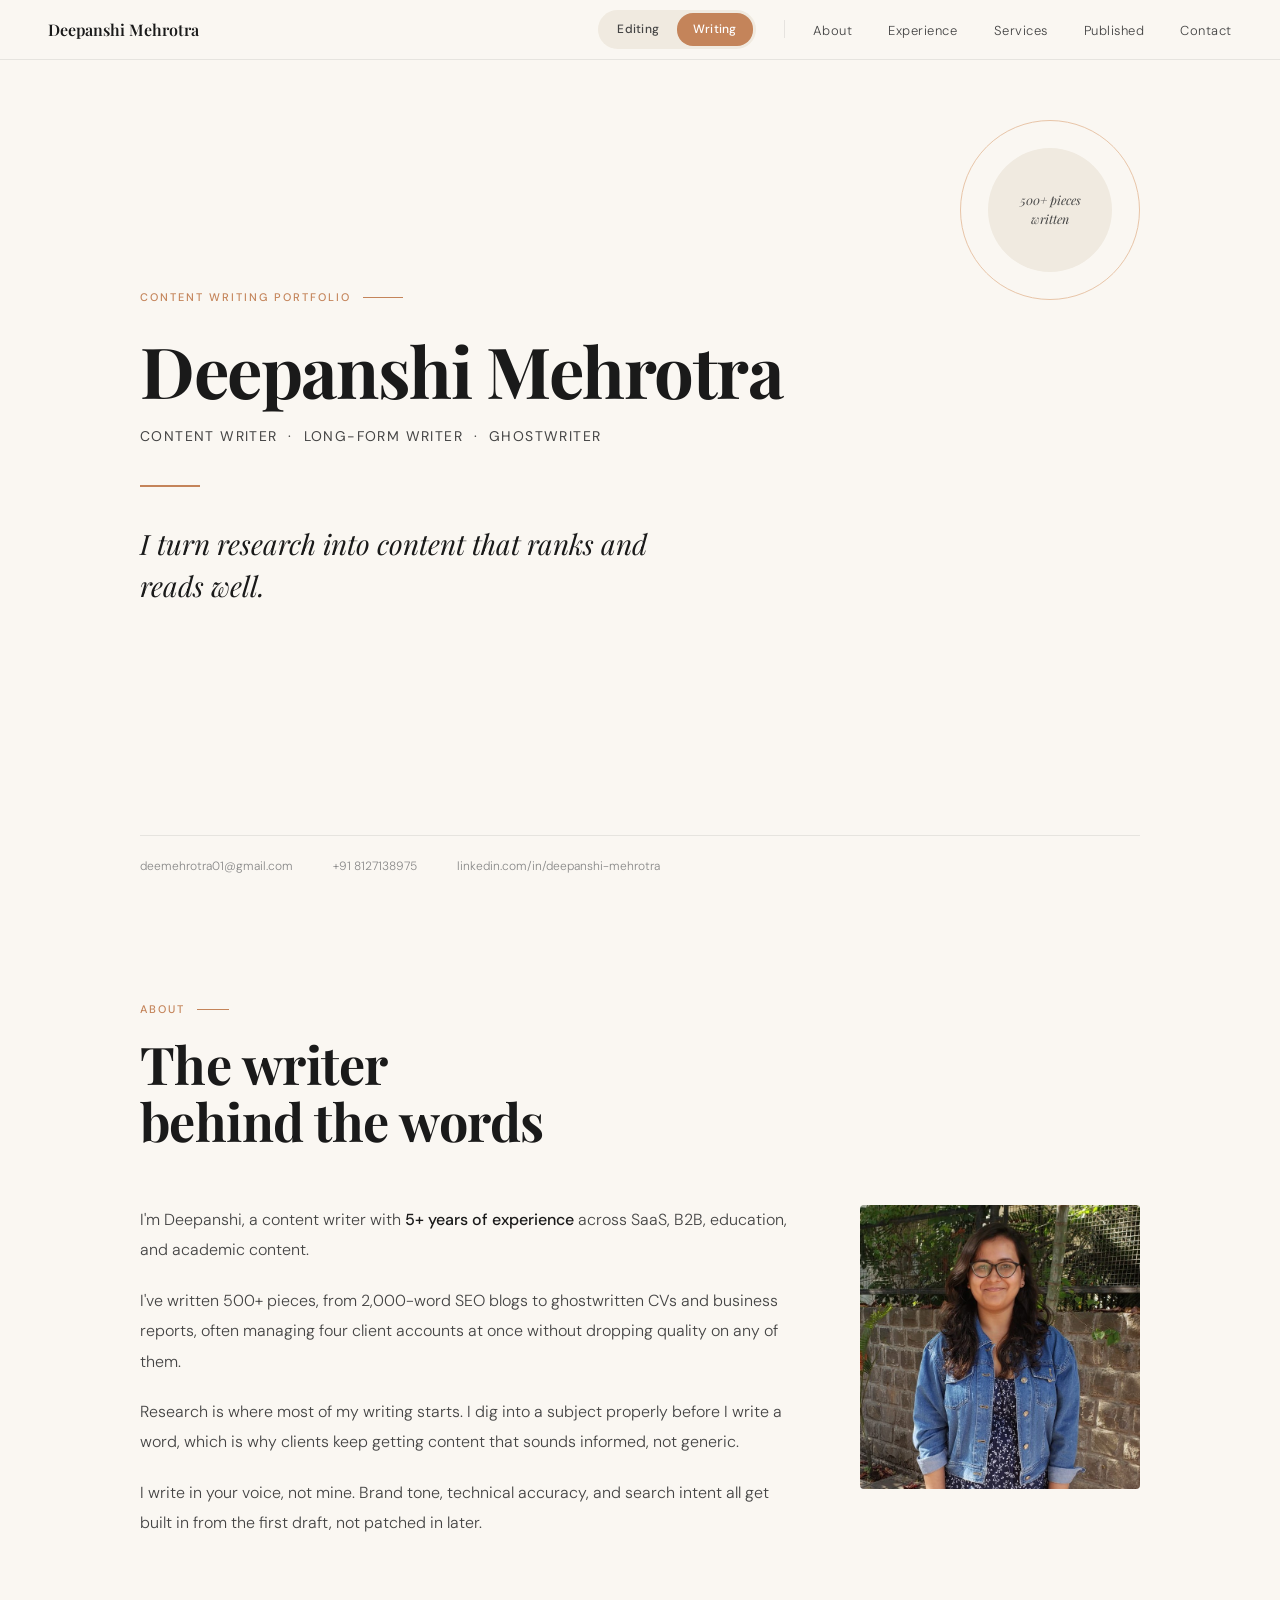
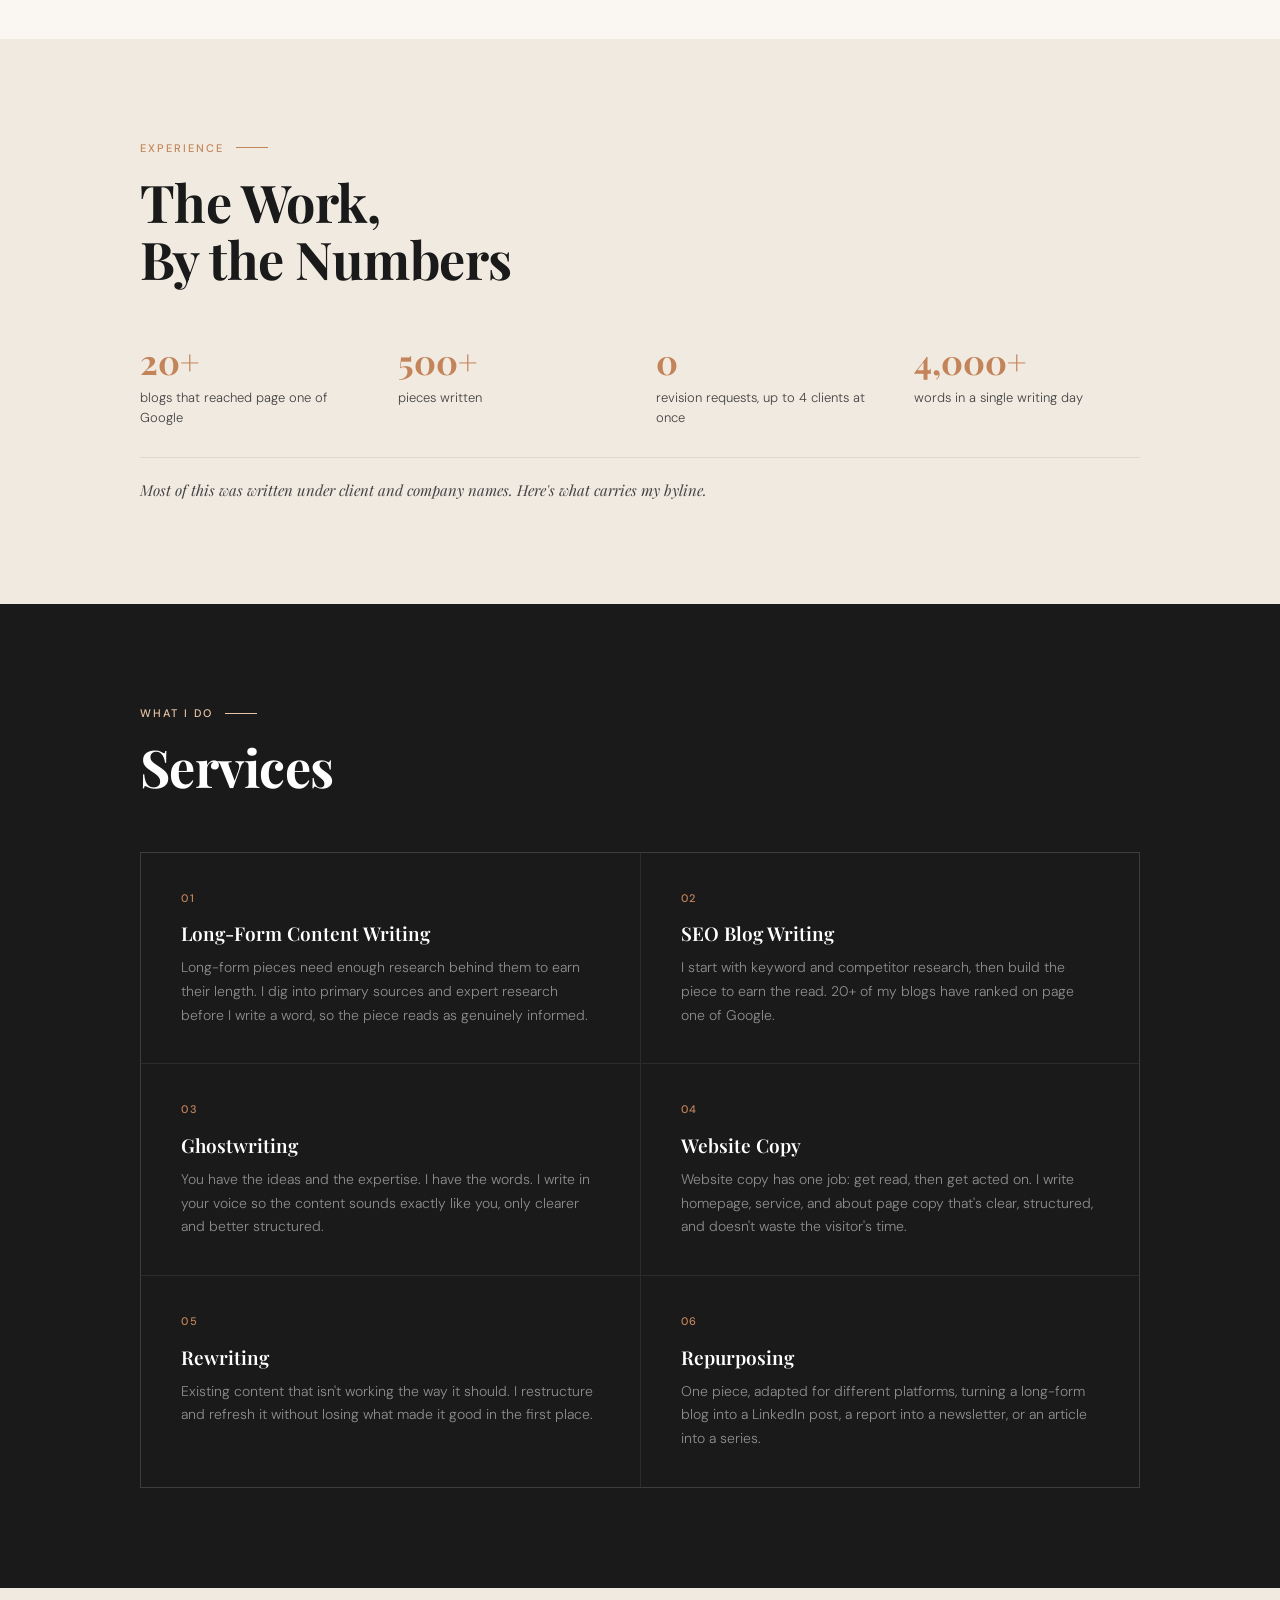
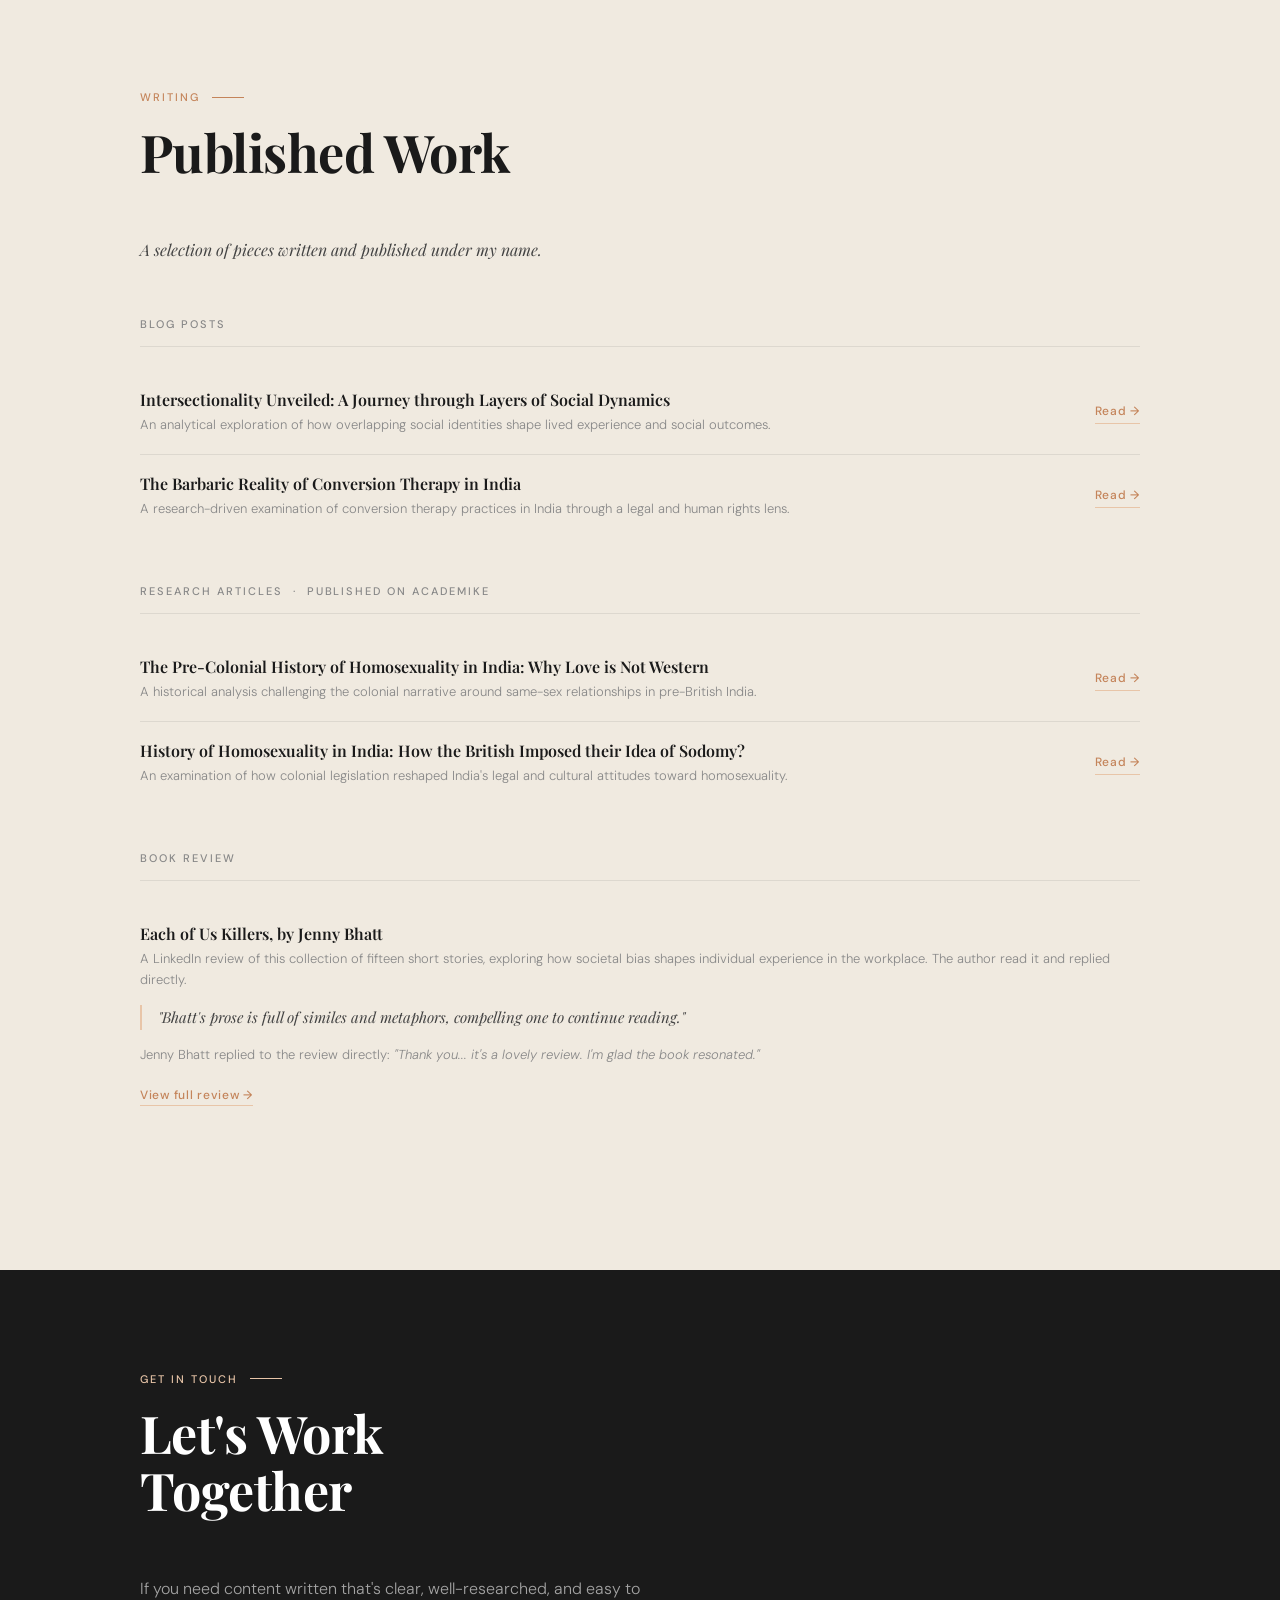
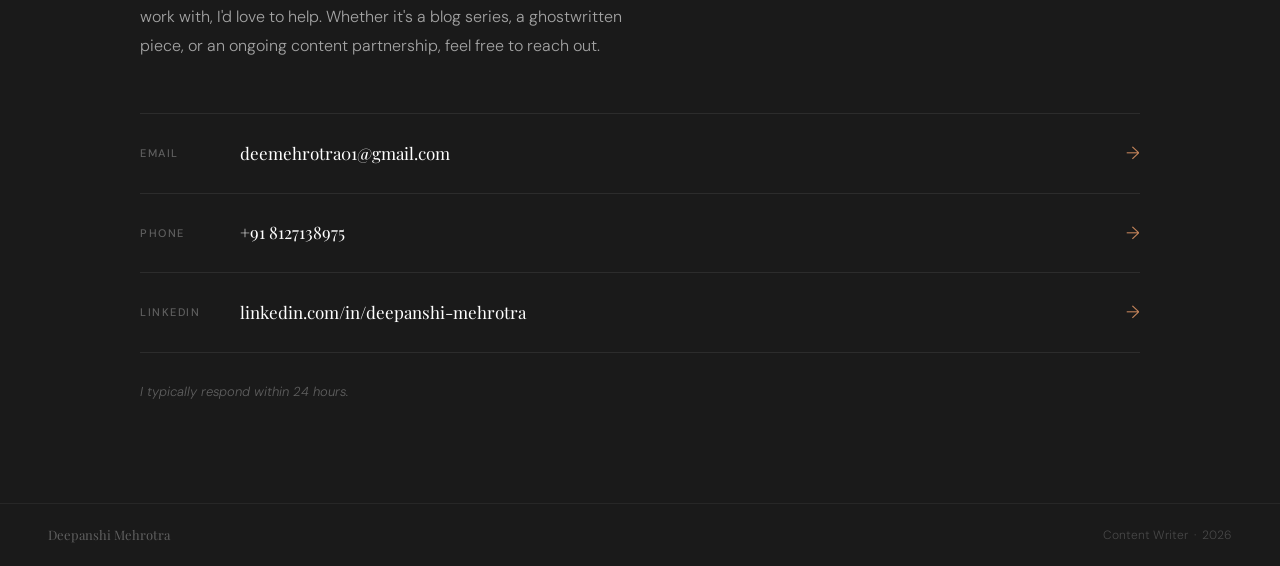
==== commit 6694c42d: "Add files via upload" ====
--- a/writer.html
+++ b/writer.html
@@ -35,7 +35,7 @@
       <h1 class="hero-name fade-in">Deepanshi Mehrotra</h1>
       <p class="hero-roles fade-in">Content Writer &nbsp;&middot;&nbsp; Long-Form Writer &nbsp;&middot;&nbsp; Ghostwriter</p>
       <div class="hero-divider fade-in"></div>
-      <p class="hero-tagline fade-in">Words, on time, in your voice.</p>
+      <p class="hero-tagline fade-in">I turn research into content that ranks and reads well.</p>
     </div>
     <div class="hero-circle fade-in">
       <div class="hero-circle-inner">
@@ -71,40 +71,27 @@
 <section id="experience" class="published-section">
   <div class="section-inner">
     <div class="section-tag fade-in">Experience</div>
-    <h2 class="section-title fade-in">Where I've<br>Written</h2>
-
-    <div class="exp-timeline">
-      <div class="exp-node fade-in">
-        <div class="exp-role">Content Writer</div>
-        <div class="exp-meta"><strong>Gushwork</strong> &nbsp;&middot;&nbsp; Jul 2024 &ndash; Jul 2025</div>
-        <ul class="case-list">
-          <li>Wrote 2&ndash;3 long-form SEO blogs daily (1,500&ndash;2,000 words) across SaaS, IT, education, entertainment, B2B, B2C, and D2C verticals, managing up to 4 clients simultaneously.</li>
-          <li>Conducted in-depth research to craft clear, search-optimised content aligned with keyword strategy and user intent, with 20+ blogs ranking on page 1 of Google.</li>
-          <li>Independently managed content calendars and publishing schedules for a key client over 8 months, overseeing 30+ pieces monthly from brief to final delivery.</li>
-          <li>Delivered content with zero revision requests across multiple client accounts, staying aligned with brand voice and SEO requirements throughout.</li>
-        </ul>
-      </div>
-
-      <div class="exp-node fade-in">
-        <div class="exp-role">Content &amp; Quality Lead</div>
-        <div class="exp-meta"><strong>Saanzz Digital</strong> &nbsp;&middot;&nbsp; Dec 2023 &ndash; Apr 2024</div>
-        <ul class="case-list">
-          <li>Produced 5,000 words of client-ready content daily as the sole content lead, upholding consistent quality and tone standards across every delivery.</li>
-          <li>Wrote 50+ original pieces across blogs, website copy, and social media for B2B and B2C clients, maintaining SEO alignment and adherence to client-specific style guides.</li>
-        </ul>
-      </div>
-
-      <div class="exp-node fade-in">
-        <div class="exp-role">Content Writer &amp; Editor</div>
-        <div class="exp-meta"><strong>Livingston Research</strong> &nbsp;&middot;&nbsp; Jul 2020 &ndash; Nov 2023</div>
-        <ul class="case-list">
-          <li>Produced 1,000+ ghostwritten pieces across CVs, cover letters, business reports, and academic writing for international clients.</li>
-          <li>Researched across law, business, and humanities using JSTOR, Google Scholar, and PubMed, producing well-sourced content for varied client briefs.</li>
-          <li>Built long-term working relationships with 20+ recurring clients, delivering content with zero revision requests.</li>
-          <li>Submitted Turnitin reports for every project to guarantee content integrity and uphold quality standards.</li>
-        </ul>
-      </div>
-    </div>
+    <h2 class="section-title fade-in">The Work,<br>By the Numbers</h2>
+
+    <div class="stats-grid fade-in">
+      <div class="stat-block">
+        <div class="stat-number">20+</div>
+        <div class="stat-label">blogs that reached page one of Google</div>
+      </div>
+      <div class="stat-block">
+        <div class="stat-number">500+</div>
+        <div class="stat-label">pieces written</div>
+      </div>
+      <div class="stat-block">
+        <div class="stat-number">0</div>
+        <div class="stat-label">revision requests, up to 4 clients at once</div>
+      </div>
+      <div class="stat-block">
+        <div class="stat-number">4,000+</div>
+        <div class="stat-label">words in a single writing day</div>
+      </div>
+    </div>
+    <p class="stats-note fade-in">Most of this was written under client and company names. Here's what carries my byline.</p>
 
   </div>
 </section>
@@ -117,23 +104,23 @@
     <div class="services-grid fade-in">
       <div class="service-item">
         <div class="service-num">01</div>
-        <div class="service-name">SEO &amp; Long-Form Content</div>
-        <div class="service-desc">A blog needs to rank and needs to hold a reader's attention, two different jobs most writers only solve one of. I research the keyword and the reader at the same time.</div>
+        <div class="service-name">Long-Form Content Writing</div>
+        <div class="service-desc">Long-form pieces need enough research behind them to earn their length. I dig into primary sources and expert research before I write a word, so the piece reads as genuinely informed.</div>
       </div>
       <div class="service-item">
         <div class="service-num">02</div>
+        <div class="service-name">SEO Blog Writing</div>
+        <div class="service-desc">I start with keyword and competitor research, then build the piece to earn the read. 20+ of my blogs have ranked on page one of Google.</div>
+      </div>
+      <div class="service-item">
+        <div class="service-num">03</div>
         <div class="service-name">Ghostwriting</div>
         <div class="service-desc">You have the ideas and the expertise. I have the words. I write in your voice so the content sounds exactly like you, only clearer and better structured.</div>
       </div>
       <div class="service-item">
-        <div class="service-num">03</div>
-        <div class="service-name">Research-Driven Writing</div>
-        <div class="service-desc">Complex subjects lose readers fast. I research properly first, then write it so a non-expert can follow it without losing the accuracy an expert would demand.</div>
-      </div>
-      <div class="service-item">
         <div class="service-num">04</div>
-        <div class="service-name">Website &amp; Business Copy</div>
-        <div class="service-desc">Website copy and business documents written to actually be read, not just filed. Clear structure, no wasted sentences, built to do their job.</div>
+        <div class="service-name">Website Copy</div>
+        <div class="service-desc">Website copy has one job: get read, then get acted on. I write homepage, service, and about page copy that's clear, structured, and doesn't waste the visitor's time.</div>
       </div>
       <div class="service-item">
         <div class="service-num">05</div>
--- a/style.css
+++ b/style.css
@@ -134,16 +134,11 @@
   .nav-switch-item:hover:not(.active) { color: var(--ink); }
   .nav-divider { width: 1px; height: 18px; background: var(--border); }
 
-  /* EXPERIENCE TIMELINE */
-  .exp-timeline { position: relative; padding-left: 36px; }
-  .exp-timeline::before { content: ''; position: absolute; left: 4px; top: 8px; bottom: 8px; width: 2px; background: var(--border); }
-  .exp-node { position: relative; padding-bottom: 52px; }
-  .exp-node:last-child { padding-bottom: 0; }
-  .exp-node::before { content: ''; position: absolute; left: -36px; top: 3px; width: 11px; height: 11px; border-radius: 50%; background: var(--terracotta); border: 3px solid var(--cream-dark); }
-  .exp-role { font-family: var(--serif); font-size: 19px; font-weight: 600; color: var(--ink); margin-bottom: 4px; line-height: 1.3; }
-  .exp-meta { font-size: 13px; color: var(--ink-light); margin-bottom: 16px; }
-  .exp-meta strong { color: var(--ink-mid); font-weight: 500; }
-  .exp-node .case-list { margin-top: 0; }
+  /* STATS GRID */
+  .stats-grid { display: grid; grid-template-columns: repeat(4, 1fr); gap: 32px; margin-bottom: 28px; }
+  .stat-number { font-family: var(--serif); font-size: 34px; font-weight: 700; color: var(--terracotta); line-height: 1; margin-bottom: 10px; }
+  .stat-label { font-size: 13px; color: var(--ink-mid); line-height: 1.6; }
+  .stats-note { font-family: var(--serif); font-style: italic; font-size: 15px; color: var(--ink-mid); border-top: 1px solid var(--border); padding-top: 20px; }
 
   @media (max-width: 768px) {
     nav { padding: 0 24px; }
@@ -157,7 +152,7 @@
     .about-grid, .case-grid, .evidence-row.two-col { grid-template-columns: 1fr; }
     .project-header { grid-template-columns: 1fr; }
     .pub-item { grid-template-columns: 1fr; }
-    .exp-item { grid-template-columns: 1fr; gap: 6px; }
+    .stats-grid { grid-template-columns: repeat(2, 1fr); gap: 24px; }
     footer { flex-direction: column; gap: 8px; text-align: center; }
     .hero-footer { flex-direction: column; gap: 12px; }
   }
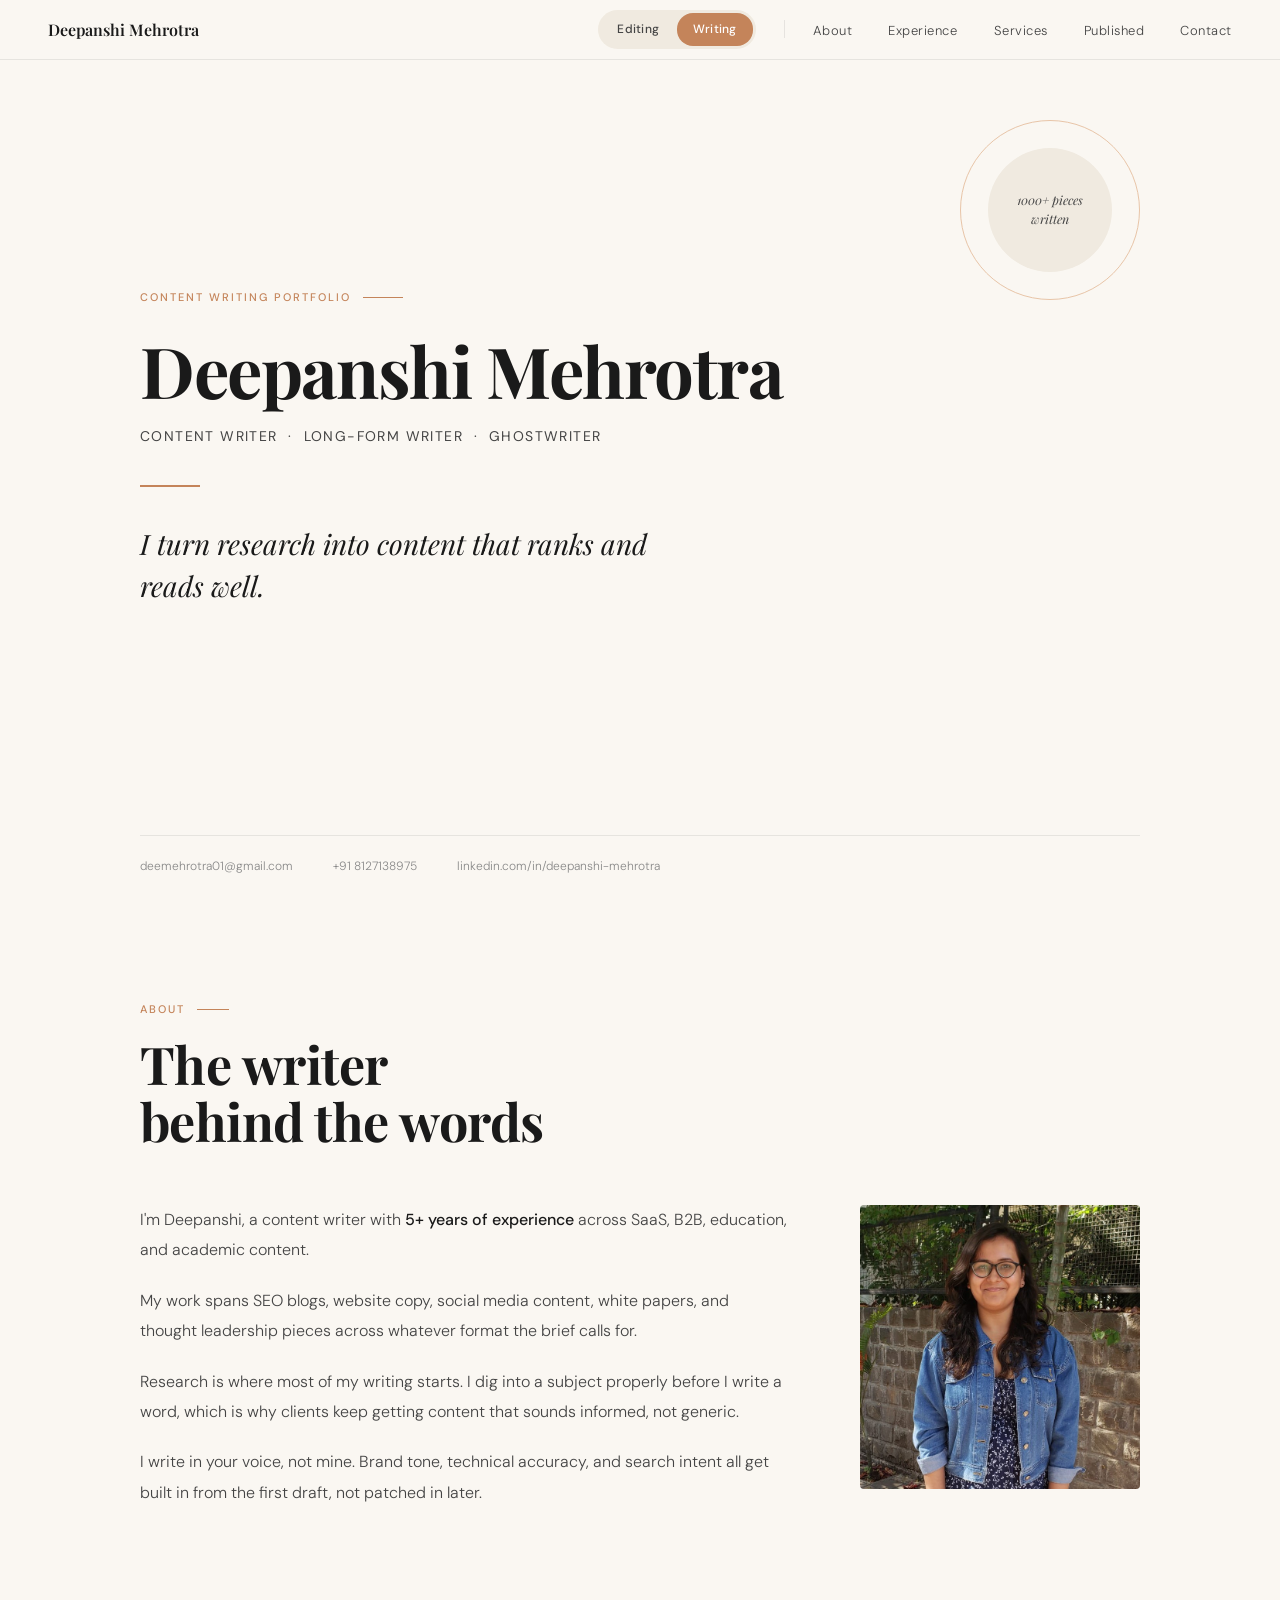
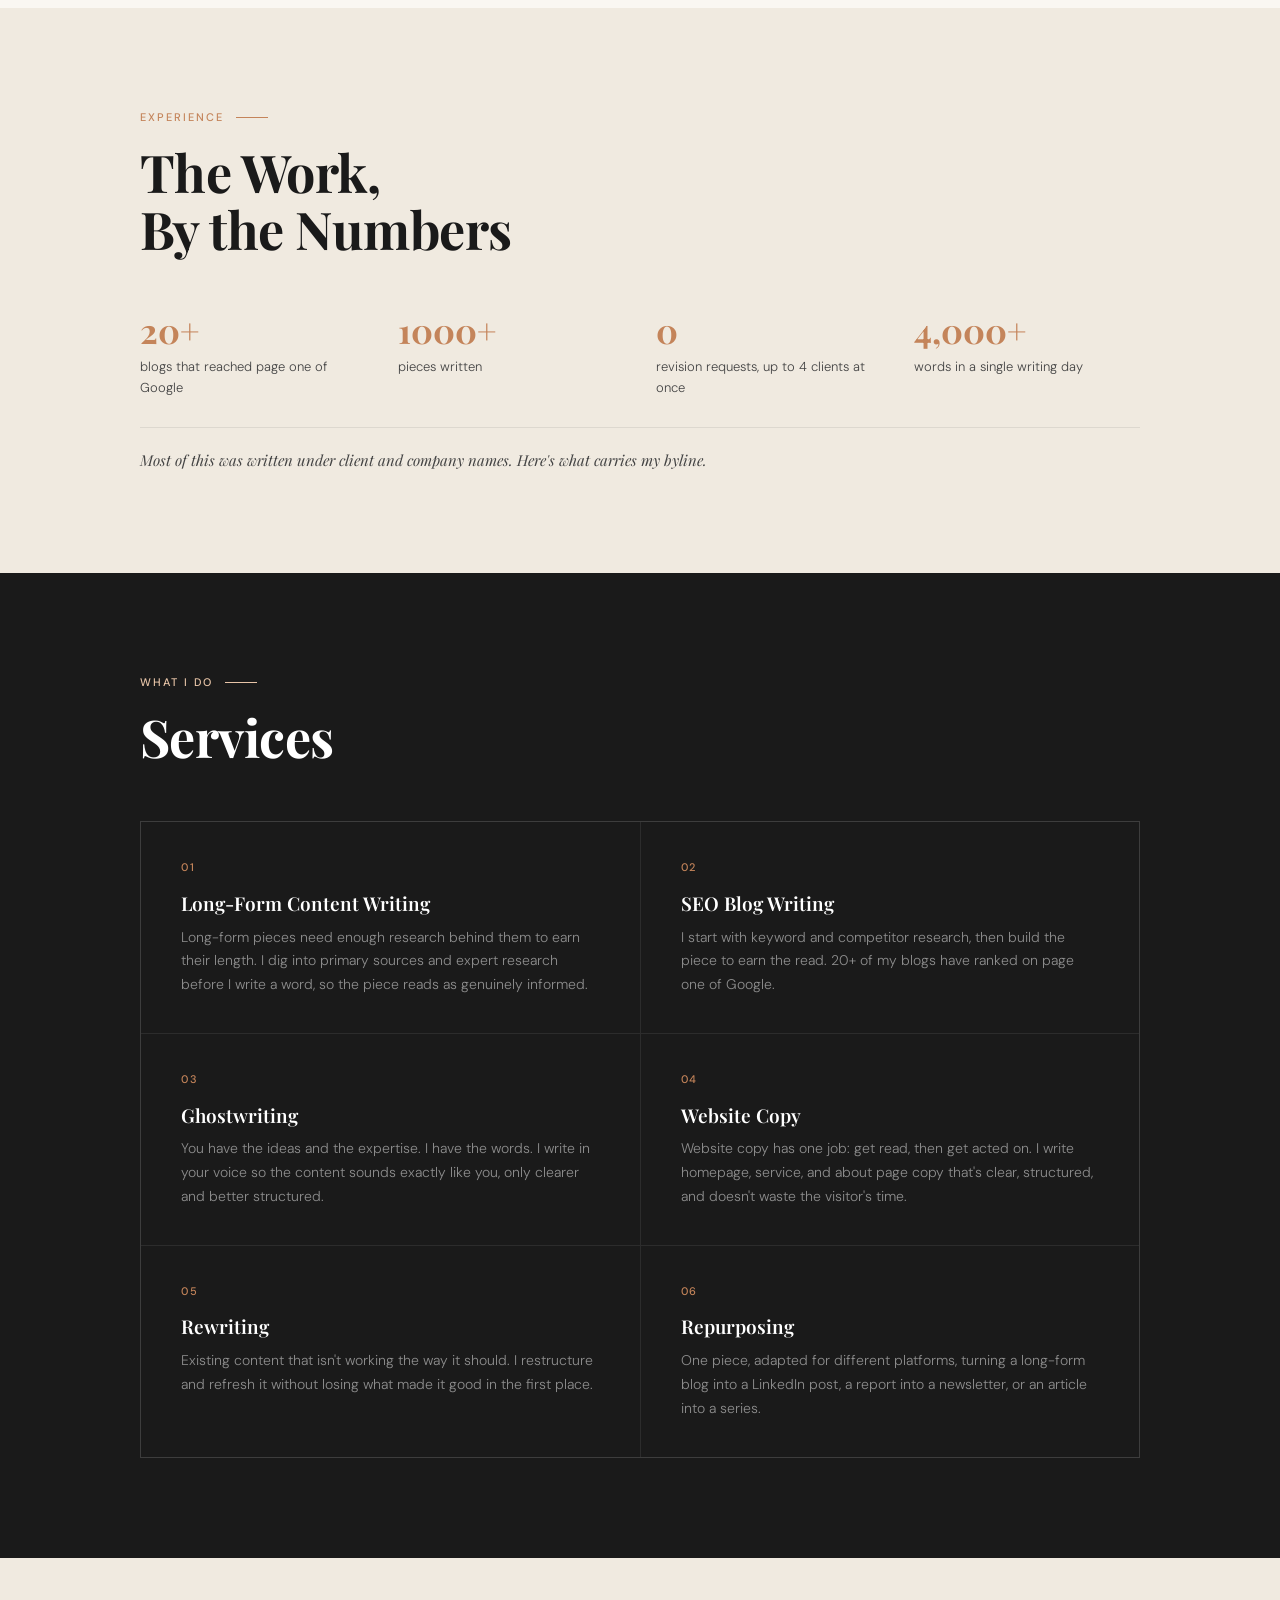
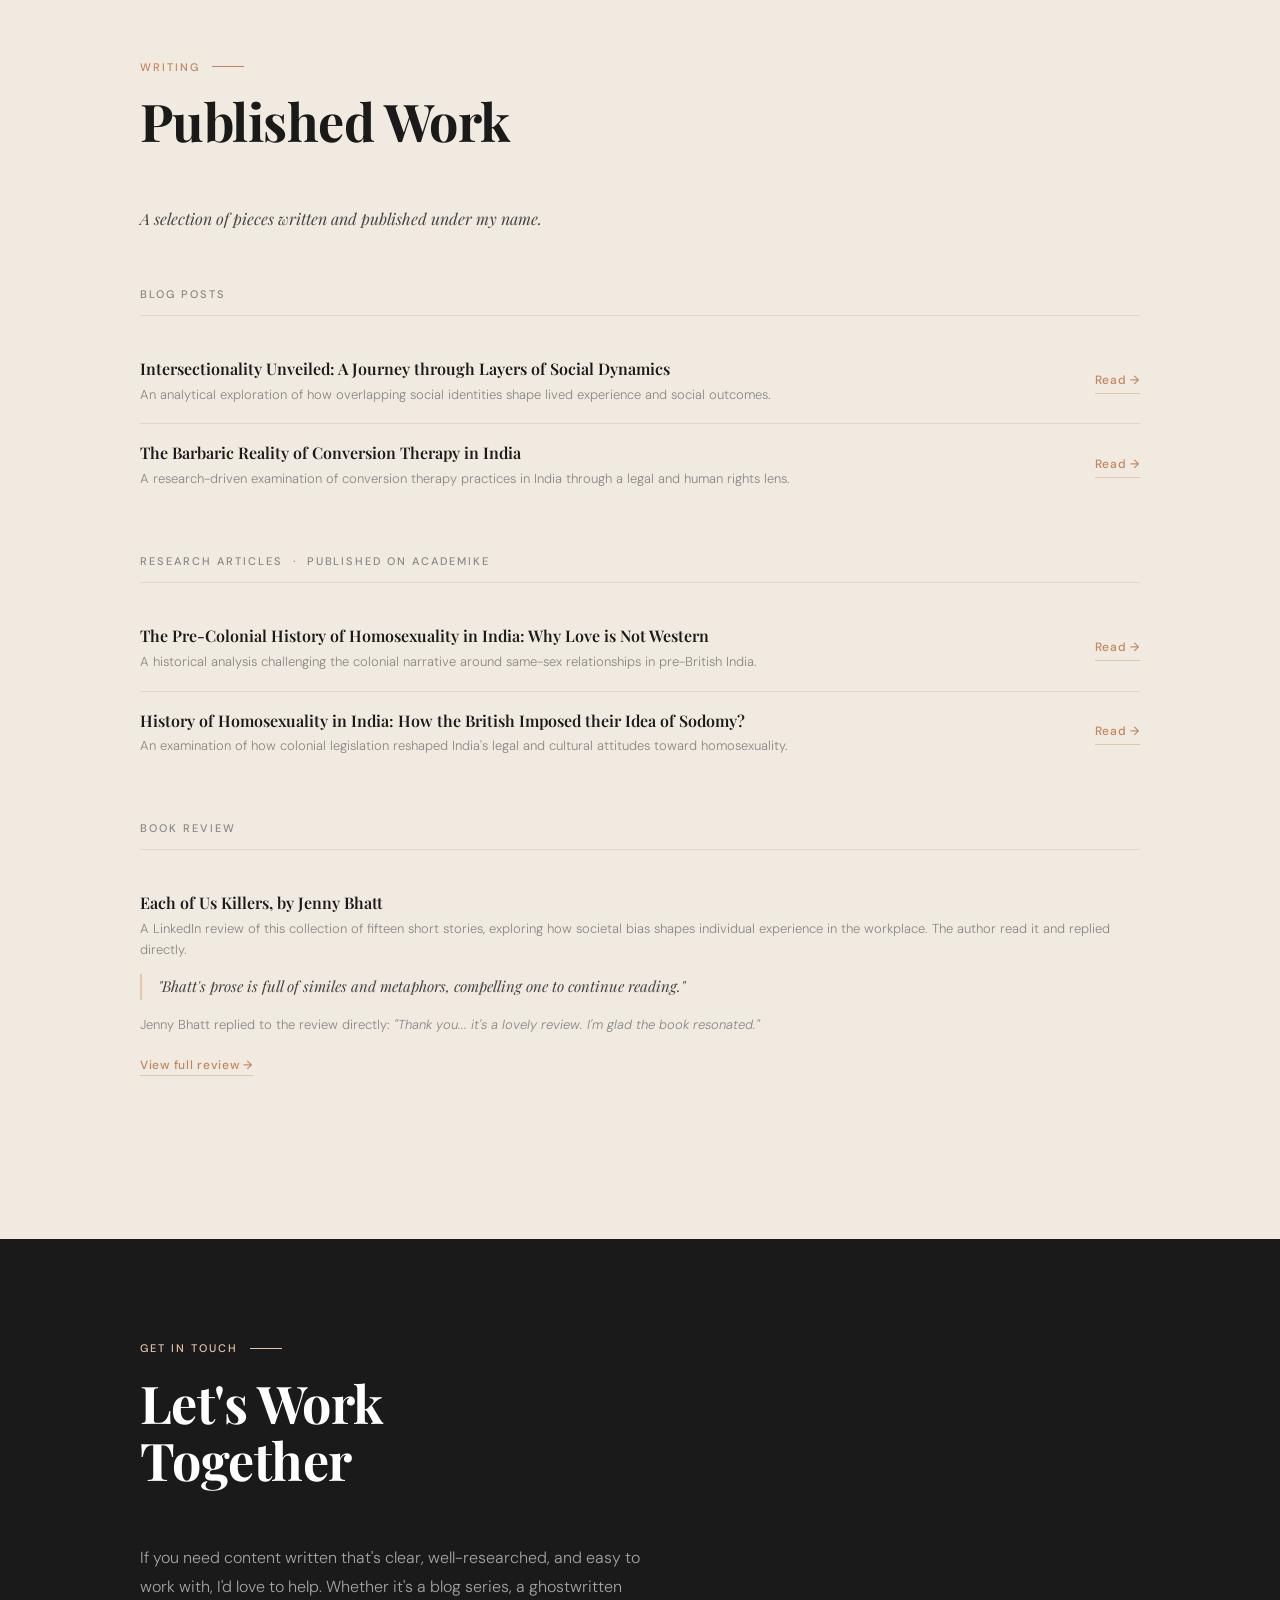
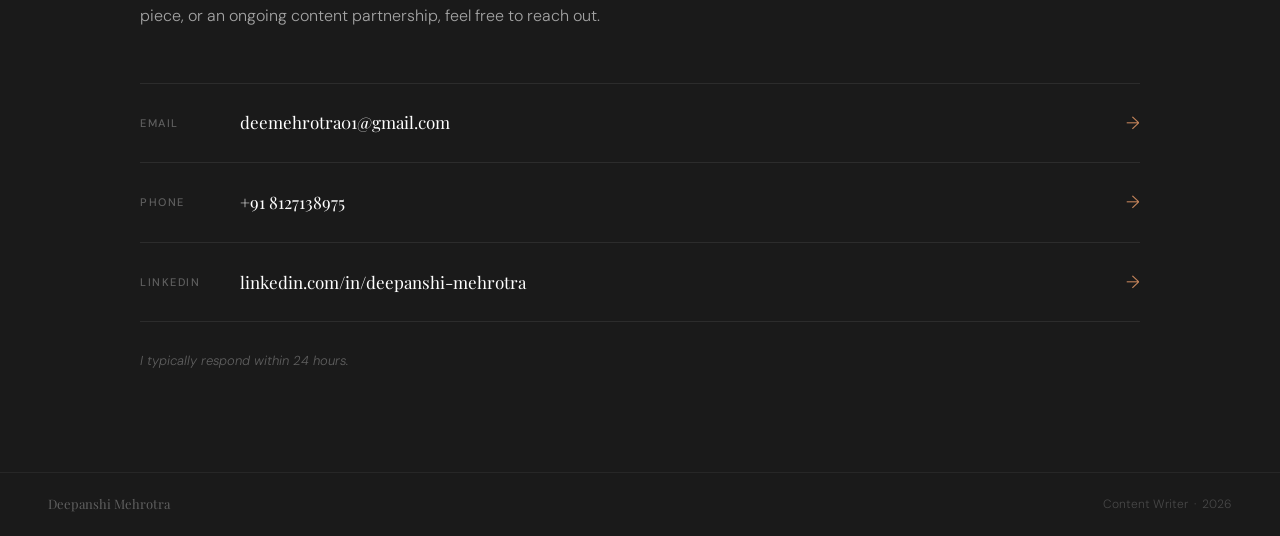
==== commit 1ea790d8: "Update writer.html" ====
--- a/writer.html
+++ b/writer.html
@@ -39,7 +39,7 @@
     </div>
     <div class="hero-circle fade-in">
       <div class="hero-circle-inner">
-        <span class="hero-circle-text">500+ pieces written</span>
+        <span class="hero-circle-text">1000+ pieces written</span>
       </div>
     </div>
   </div>
@@ -58,7 +58,7 @@
     <div class="about-grid">
       <div class="about-text fade-in">
         <p>I'm Deepanshi, a content writer with <strong>5+ years of experience</strong> across SaaS, B2B, education, and academic content.</p>
-        <p>I've written 500+ pieces, from 2,000-word SEO blogs to ghostwritten CVs and business reports, often managing four client accounts at once without dropping quality on any of them.</p>
+        <p>My work spans SEO blogs, website copy, social media content, white papers, and thought leadership pieces across whatever format the brief calls for.</p>
         <p>Research is where most of my writing starts. I dig into a subject properly before I write a word, which is why clients keep getting content that sounds informed, not generic.</p>
         <p>I write in your voice, not mine. Brand tone, technical accuracy, and search intent all get built in from the first draft, not patched in later.</p>
       </div>
@@ -79,7 +79,7 @@
         <div class="stat-label">blogs that reached page one of Google</div>
       </div>
       <div class="stat-block">
-        <div class="stat-number">500+</div>
+        <div class="stat-number">1000+</div>
         <div class="stat-label">pieces written</div>
       </div>
       <div class="stat-block">
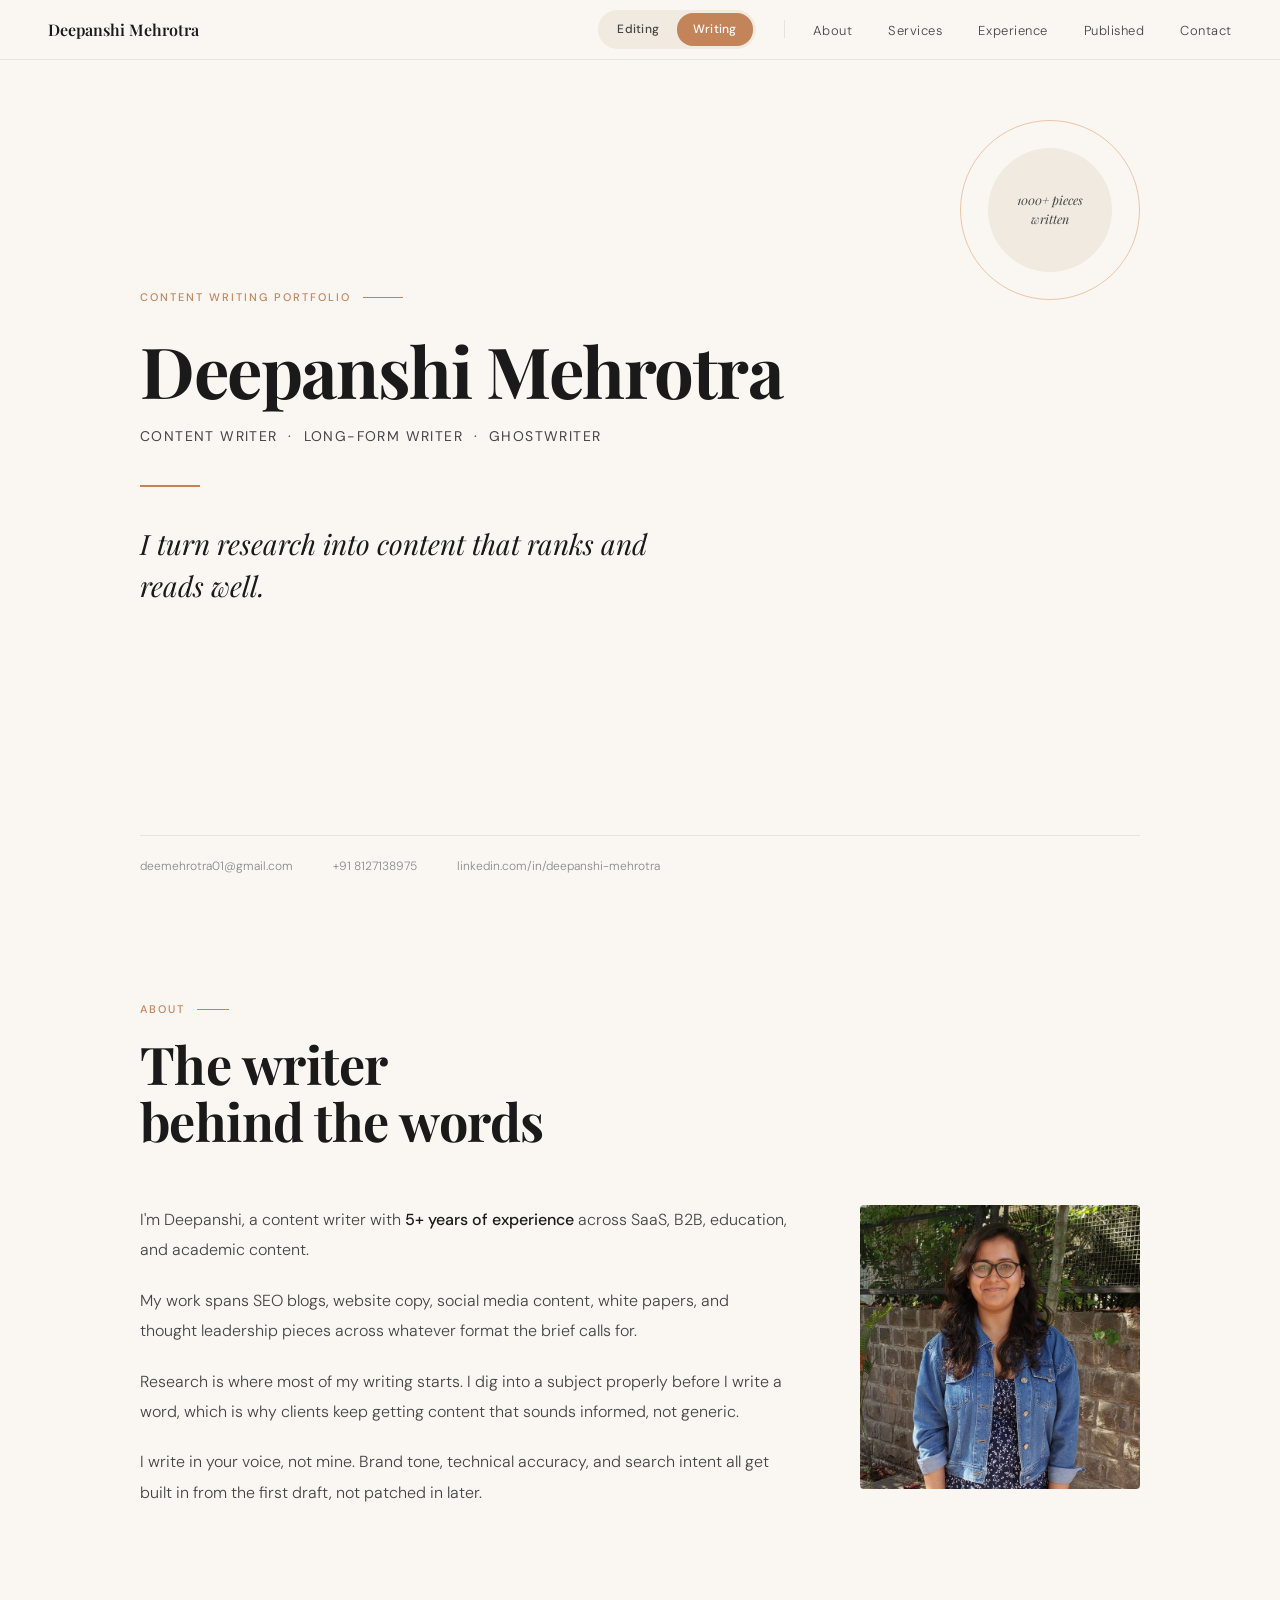
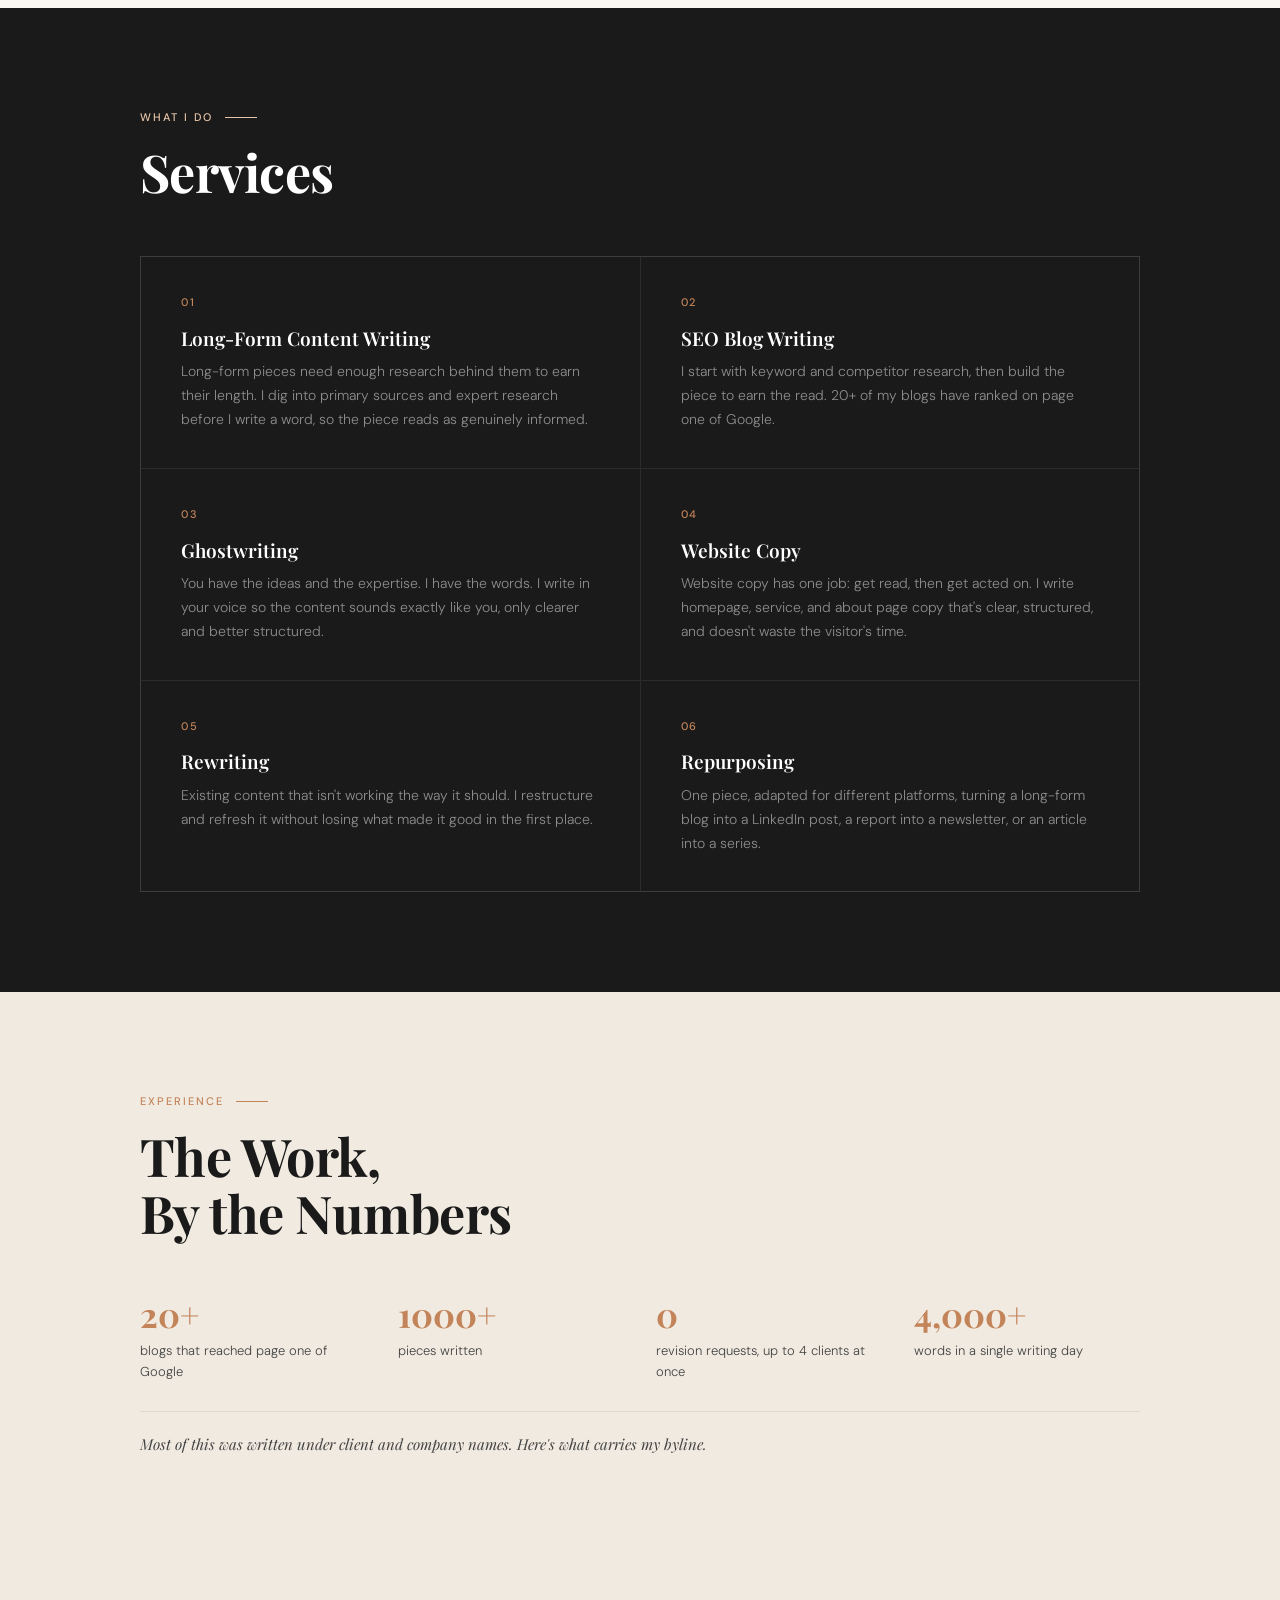
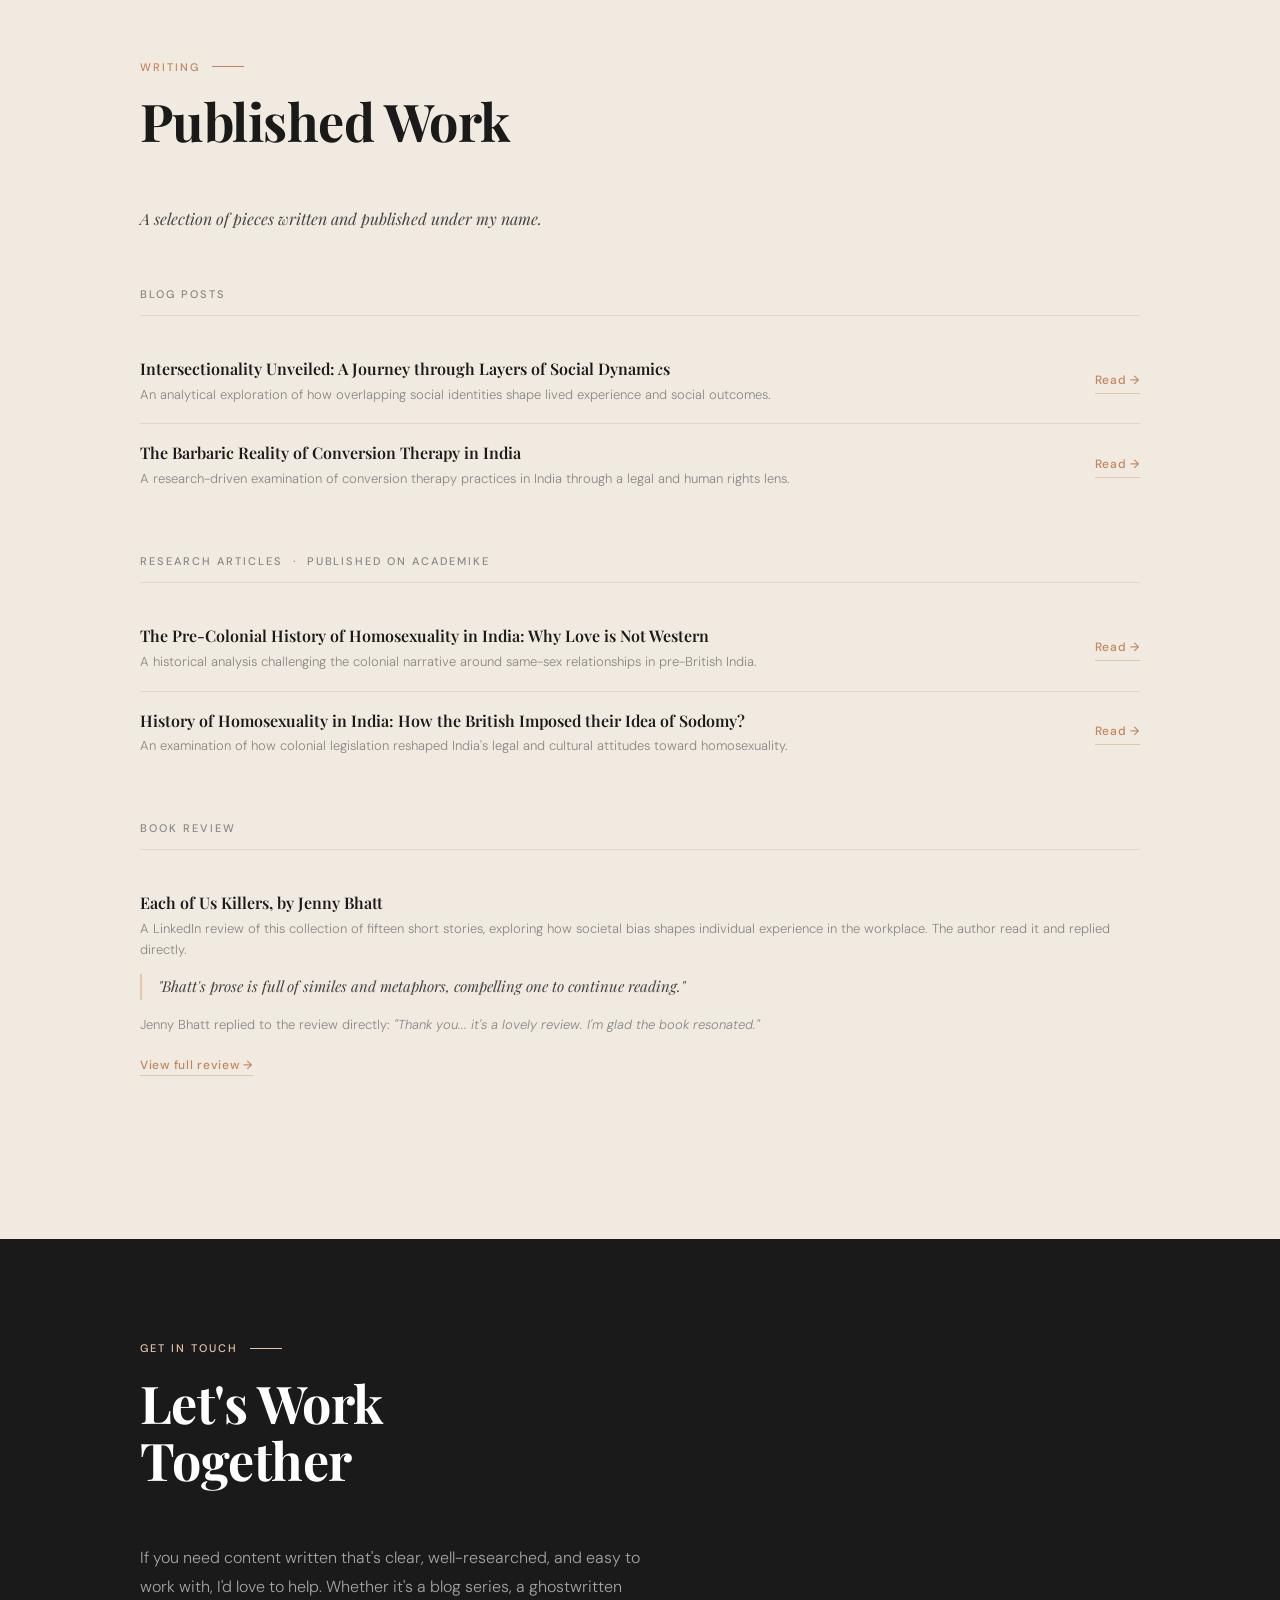
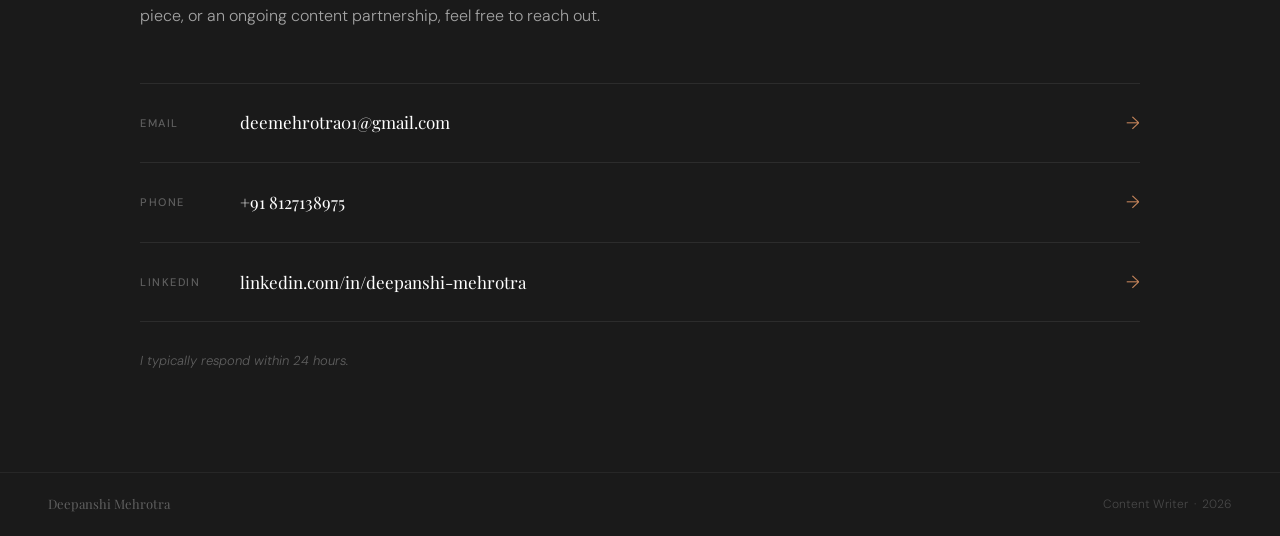
==== commit b0245382: "Add files via upload" ====
--- a/writer.html
+++ b/writer.html
@@ -19,8 +19,8 @@
     <div class="nav-divider"></div>
     <ul class="nav-links">
       <li><a href="#about">About</a></li>
+      <li><a href="#services">Services</a></li>
       <li><a href="#experience">Experience</a></li>
-      <li><a href="#services">Services</a></li>
       <li><a href="#published">Published</a></li>
       <li><a href="#contact">Contact</a></li>
     </ul>
@@ -67,35 +67,6 @@
   </div>
 </section>
 
-<!-- EXPERIENCE -->
-<section id="experience" class="published-section">
-  <div class="section-inner">
-    <div class="section-tag fade-in">Experience</div>
-    <h2 class="section-title fade-in">The Work,<br>By the Numbers</h2>
-
-    <div class="stats-grid fade-in">
-      <div class="stat-block">
-        <div class="stat-number">20+</div>
-        <div class="stat-label">blogs that reached page one of Google</div>
-      </div>
-      <div class="stat-block">
-        <div class="stat-number">1000+</div>
-        <div class="stat-label">pieces written</div>
-      </div>
-      <div class="stat-block">
-        <div class="stat-number">0</div>
-        <div class="stat-label">revision requests, up to 4 clients at once</div>
-      </div>
-      <div class="stat-block">
-        <div class="stat-number">4,000+</div>
-        <div class="stat-label">words in a single writing day</div>
-      </div>
-    </div>
-    <p class="stats-note fade-in">Most of this was written under client and company names. Here's what carries my byline.</p>
-
-  </div>
-</section>
-
 <!-- SERVICES -->
 <section id="services" class="services-section">
   <div class="section-inner">
@@ -133,6 +104,35 @@
         <div class="service-desc">One piece, adapted for different platforms, turning a long-form blog into a LinkedIn post, a report into a newsletter, or an article into a series.</div>
       </div>
     </div>
+  </div>
+</section>
+
+<!-- EXPERIENCE -->
+<section id="experience" class="published-section">
+  <div class="section-inner">
+    <div class="section-tag fade-in">Experience</div>
+    <h2 class="section-title fade-in">The Work,<br>By the Numbers</h2>
+
+    <div class="stats-grid fade-in">
+      <div class="stat-block">
+        <div class="stat-number">20+</div>
+        <div class="stat-label">blogs that reached page one of Google</div>
+      </div>
+      <div class="stat-block">
+        <div class="stat-number">1000+</div>
+        <div class="stat-label">pieces written</div>
+      </div>
+      <div class="stat-block">
+        <div class="stat-number">0</div>
+        <div class="stat-label">revision requests, up to 4 clients at once</div>
+      </div>
+      <div class="stat-block">
+        <div class="stat-number">4,000+</div>
+        <div class="stat-label">words in a single writing day</div>
+      </div>
+    </div>
+    <p class="stats-note fade-in">Most of this was written under client and company names. Here's what carries my byline.</p>
+
   </div>
 </section>
 
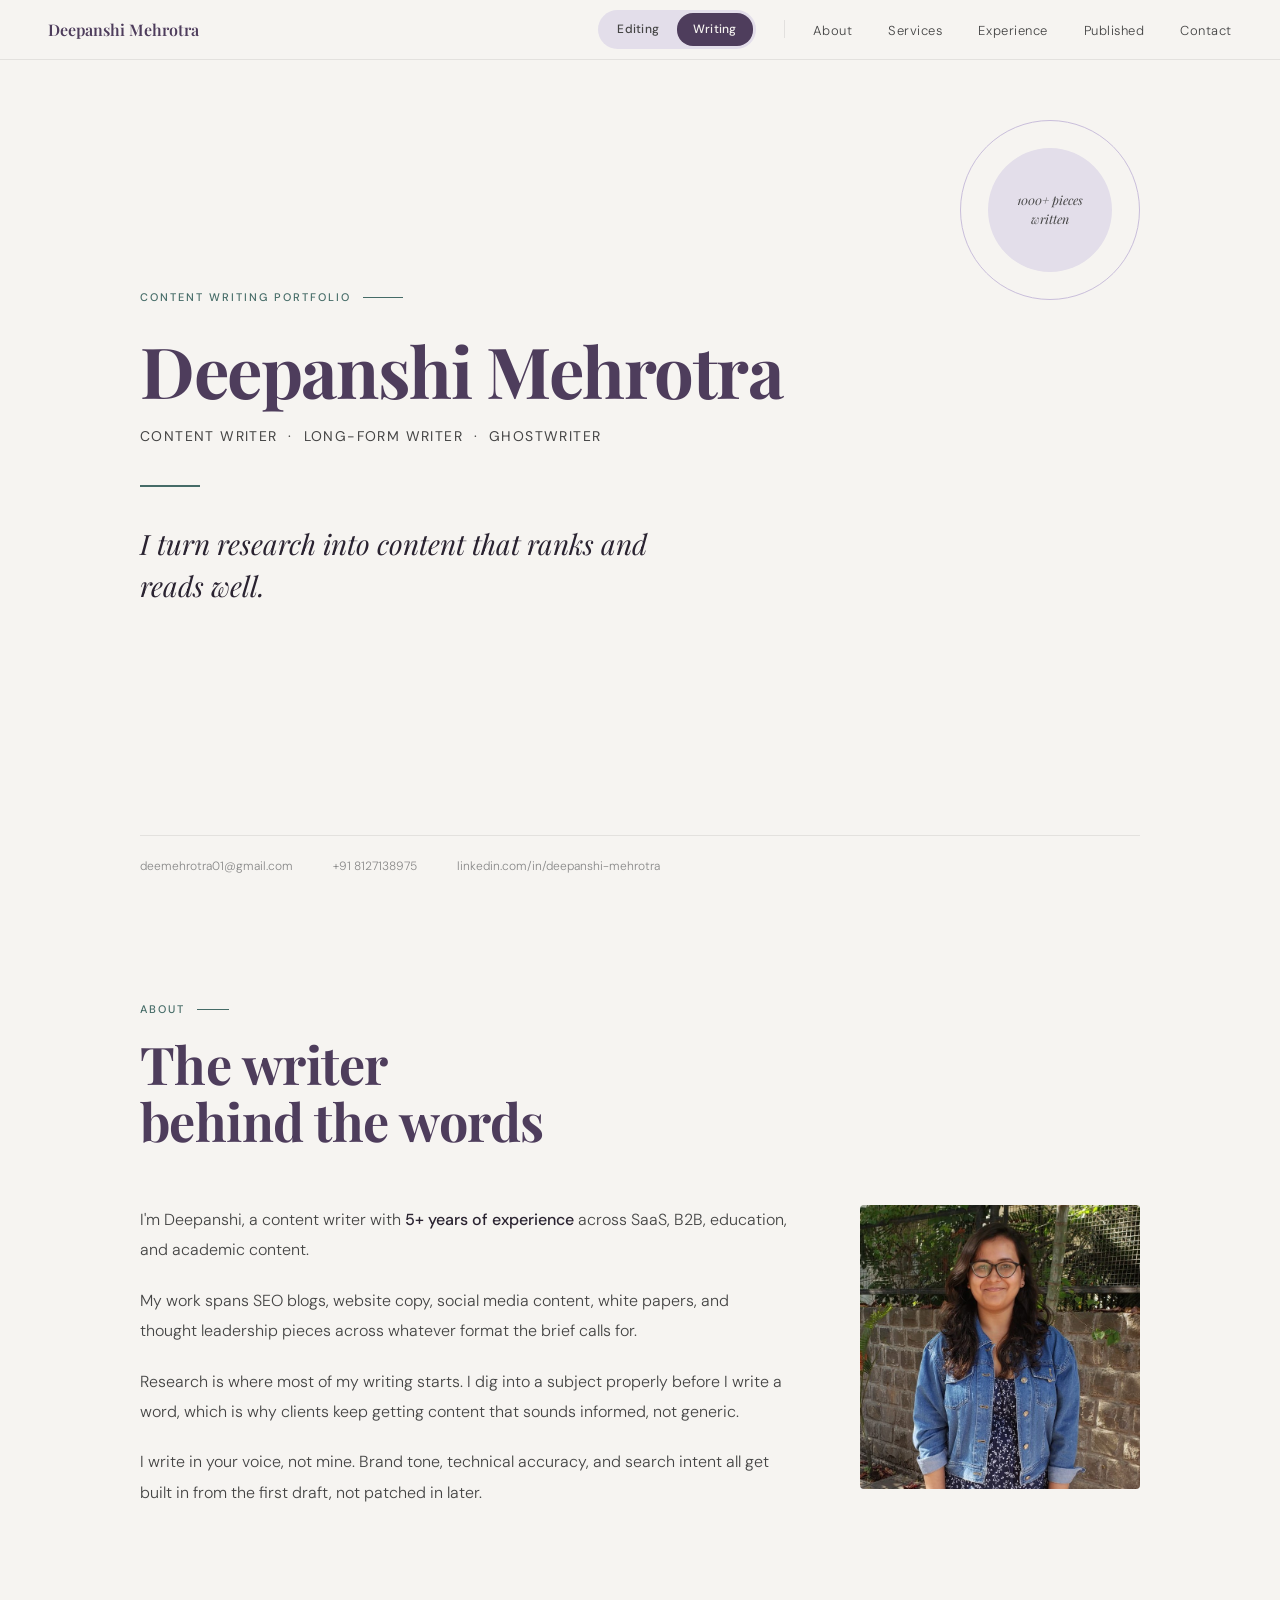
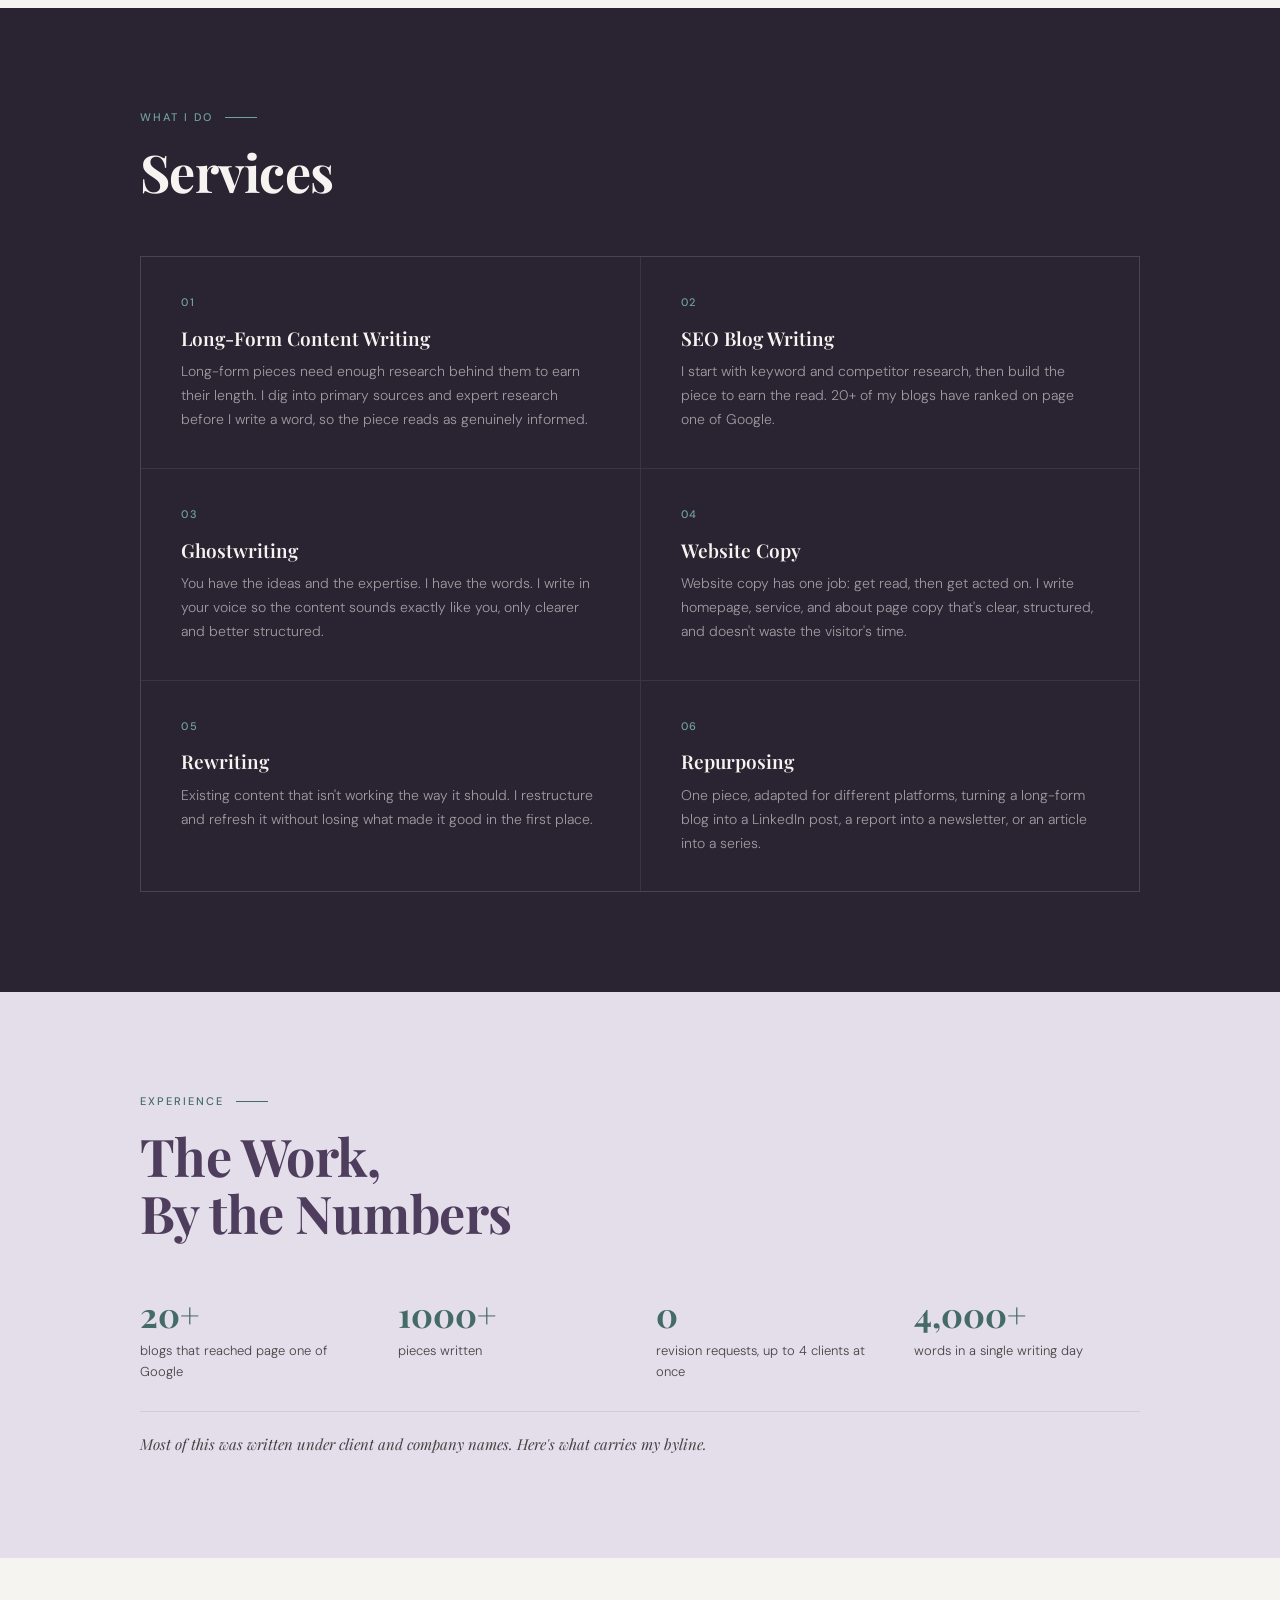
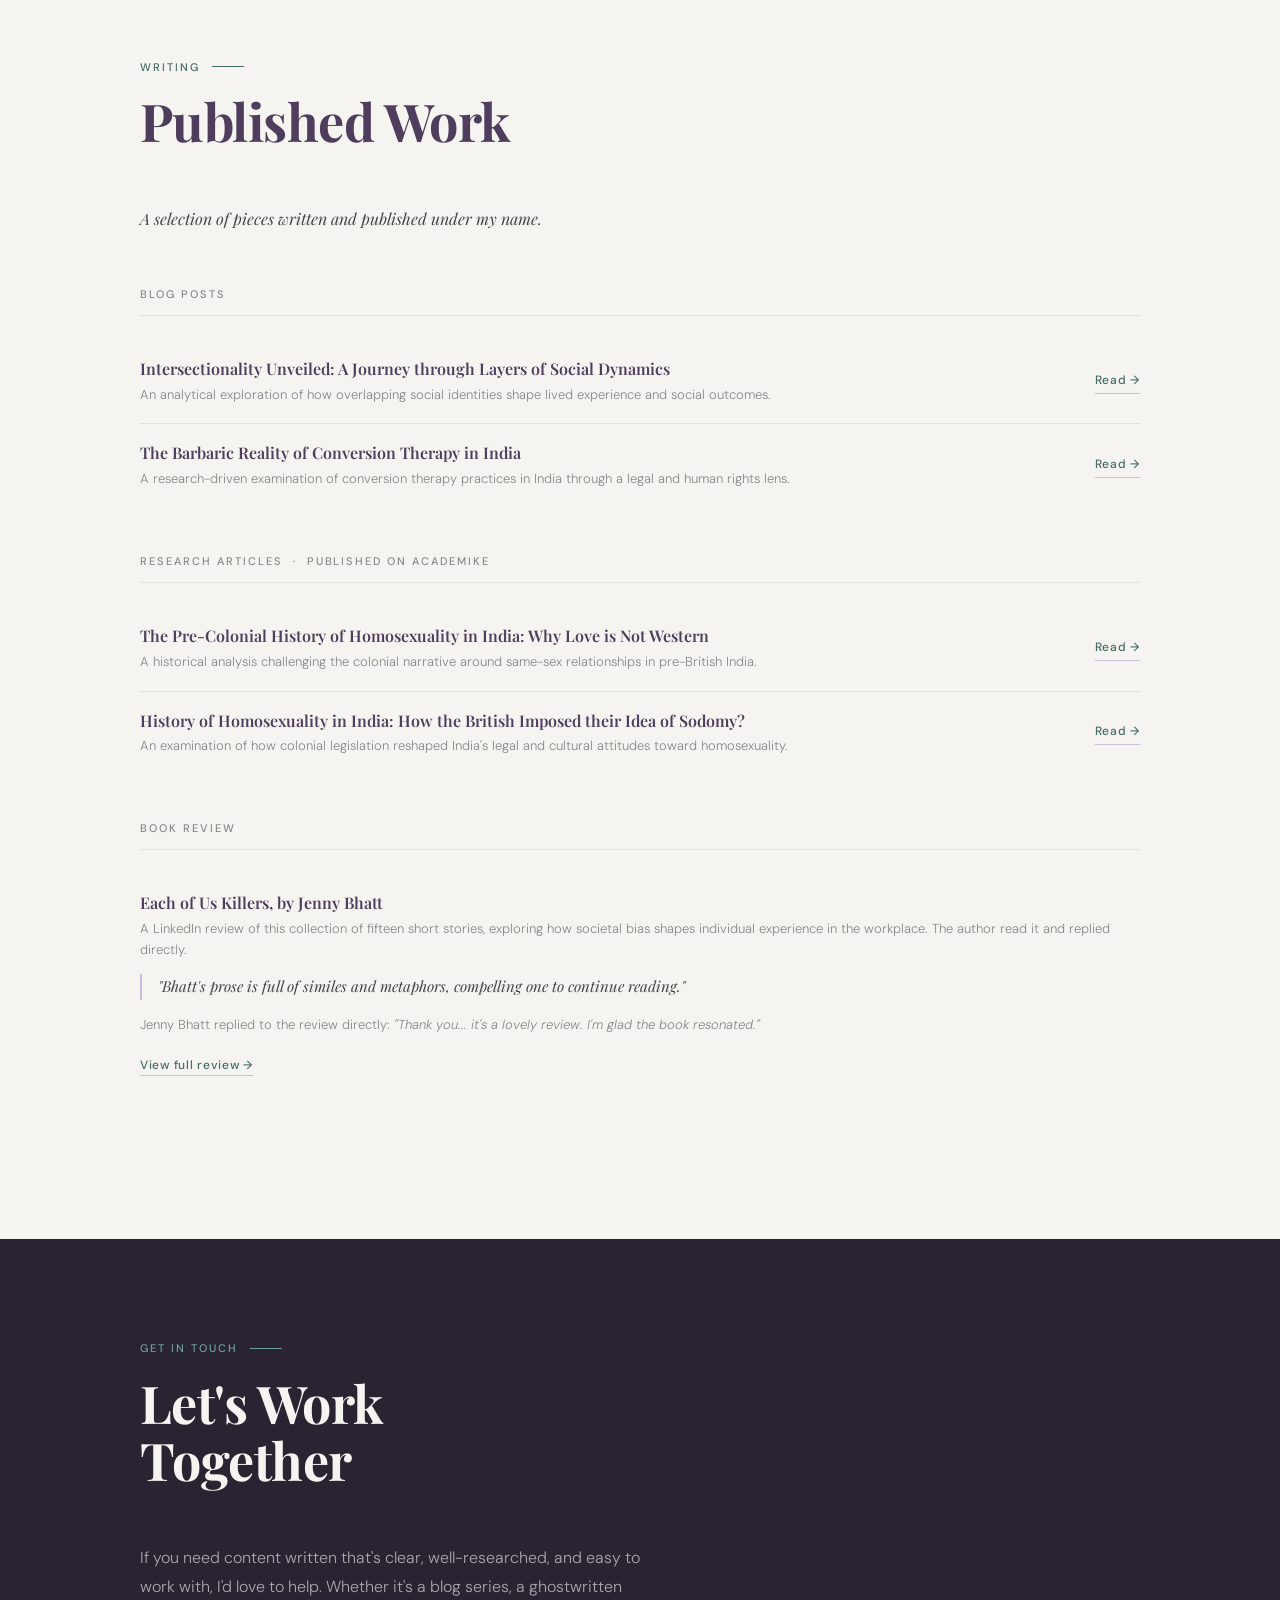
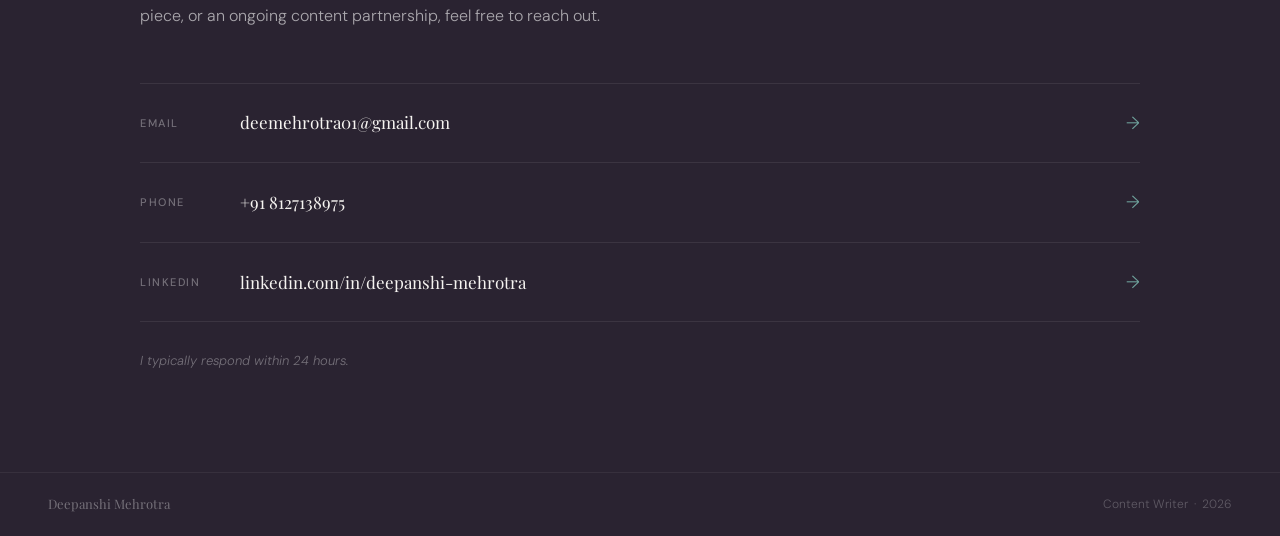
==== commit a372cd86: "Add files via upload" ====
--- a/writer.html
+++ b/writer.html
@@ -137,7 +137,7 @@
 </section>
 
 <!-- PUBLISHED -->
-<section id="published" class="published-section">
+<section id="published">
   <div class="section-inner">
     <div class="section-tag fade-in">Writing</div>
     <h2 class="section-title fade-in">Published Work</h2>
--- a/style.css
+++ b/style.css
@@ -1,13 +1,17 @@
+  
+
   *, *::before, *::after { box-sizing: border-box; margin: 0; padding: 0; }
   :root {
-    --cream: #FAF7F2;
-    --cream-dark: #F0EAE0;
-    --terracotta: #C4845A;
-    --terracotta-light: #E8C5A8;
-    --ink: #1A1A1A;
+    --cream: #F6F4F1;
+    --cream-dark: #E3DEEA;
+    --terracotta: #456B67;
+    --terracotta-light: #C9BEDB;
+    --accent-dark: #6FA29C;
+    --plum: #4E3D5C;
+    --ink: #2A2331;
     --ink-mid: #444;
     --ink-light: #888;
-    --white: #FFFFFF;
+    --white: #F6F4F1;
     --serif: 'Playfair Display', Georgia, serif;
     --sans: 'DM Sans', system-ui, sans-serif;
     --border: rgba(0,0,0,0.08);
@@ -16,8 +20,8 @@
   body { background: var(--cream); color: var(--ink); font-family: var(--sans); font-weight: 300; line-height: 1.7; overflow-x: hidden; }
 
   /* NAV */
-  nav { position: fixed; top: 0; left: 0; right: 0; z-index: 100; background: rgba(250,247,242,0.95); backdrop-filter: blur(8px); border-bottom: 1px solid var(--border); padding: 0 48px; height: 60px; display: flex; align-items: center; justify-content: space-between; }
-  .nav-name { font-family: var(--serif); font-size: 16px; font-weight: 600; color: var(--ink); text-decoration: none; }
+  nav { position: fixed; top: 0; left: 0; right: 0; z-index: 100; background: rgba(246,244,241,0.95); backdrop-filter: blur(8px); border-bottom: 1px solid var(--border); padding: 0 48px; height: 60px; display: flex; align-items: center; justify-content: space-between; }
+  .nav-name { font-family: var(--serif); font-size: 16px; font-weight: 600; color: var(--plum); text-decoration: none; }
   .nav-links { display: flex; gap: 36px; list-style: none; }
   .nav-links a { font-size: 13px; color: var(--ink-mid); text-decoration: none; letter-spacing: 0.04em; transition: color 0.2s; }
   .nav-links a:hover { color: var(--terracotta); }
@@ -31,7 +35,7 @@
   .hero-circle-text { font-family: var(--serif); font-style: italic; font-size: 12.5px; color: var(--ink-mid); line-height: 1.5; }
   .hero-tag { font-size: 11px; letter-spacing: 0.18em; text-transform: uppercase; color: var(--terracotta); font-weight: 500; margin-bottom: 28px; display: flex; align-items: center; gap: 12px; }
   .hero-tag::after { content: ''; width: 40px; height: 1px; background: var(--terracotta); }
-  .hero-name { font-family: var(--serif); font-size: clamp(40px, 5.5vw, 72px); font-weight: 700; line-height: 1.0; color: var(--ink); margin-bottom: 20px; letter-spacing: -0.02em; white-space: nowrap; }
+  .hero-name { font-family: var(--serif); font-size: clamp(40px, 5.5vw, 72px); font-weight: 700; line-height: 1.0; color: var(--plum); margin-bottom: 20px; letter-spacing: -0.02em; white-space: nowrap; }
   .hero-roles { font-family: var(--sans); font-size: 14px; font-weight: 400; color: var(--ink-mid); margin-bottom: 36px; letter-spacing: 0.1em; text-transform: uppercase; }
   .hero-divider { width: 60px; height: 2px; background: var(--terracotta); margin-bottom: 36px; }
   .hero-tagline { font-family: var(--serif); font-style: italic; font-size: clamp(20px, 2.4vw, 28px); color: var(--ink); max-width: 520px; line-height: 1.5; font-weight: 400; }
@@ -45,7 +49,7 @@
   .section-inner { max-width: 1000px; margin: 0 auto; }
   .section-tag { font-size: 11px; letter-spacing: 0.18em; text-transform: uppercase; color: var(--terracotta); font-weight: 500; margin-bottom: 16px; display: flex; align-items: center; gap: 12px; }
   .section-tag::after { content: ''; width: 32px; height: 1px; background: var(--terracotta); }
-  .section-title { font-family: var(--serif); font-size: clamp(32px, 5vw, 52px); font-weight: 700; line-height: 1.1; color: var(--ink); margin-bottom: 56px; letter-spacing: -0.01em; }
+  .section-title { font-family: var(--serif); font-size: clamp(32px, 5vw, 52px); font-weight: 700; line-height: 1.1; color: var(--plum); margin-bottom: 56px; letter-spacing: -0.01em; }
 
   /* ABOUT */
   .about-grid { display: grid; grid-template-columns: 1fr 280px; gap: 72px; align-items: start; }
@@ -56,22 +60,22 @@
 
   /* SERVICES */
   .services-section { background: var(--ink); }
-  .services-section .section-tag { color: var(--terracotta-light); }
-  .services-section .section-tag::after { background: var(--terracotta-light); }
+  .services-section .section-tag { color: var(--accent-dark); }
+  .services-section .section-tag::after { background: var(--accent-dark); }
   .services-section .section-title { color: var(--white); }
   .services-grid { display: grid; grid-template-columns: repeat(2, 1fr); gap: 1px; background: rgba(255,255,255,0.08); border: 1px solid rgba(255,255,255,0.08); }
   .service-item { padding: 36px 40px; background: var(--ink); transition: background 0.3s; }
-  .service-item:hover { background: #252525; }
-  .service-num { font-size: 11px; letter-spacing: 0.14em; color: var(--terracotta); font-weight: 500; margin-bottom: 14px; }
+  .service-item:hover { background: #352C3E; }
+  .service-num { font-size: 11px; letter-spacing: 0.14em; color: var(--accent-dark); font-weight: 500; margin-bottom: 14px; }
   .service-name { font-family: var(--serif); font-size: 19px; font-weight: 600; color: var(--white); margin-bottom: 10px; line-height: 1.3; }
-  .service-desc { font-size: 14px; color: rgba(255,255,255,0.5); line-height: 1.7; }
+  .service-desc { font-size: 14px; color: rgba(255,255,255,0.55); line-height: 1.7; }
 
   /* WORK */
   .project { border-top: 1px solid var(--border); padding: 72px 0; }
   .project:last-child { border-bottom: 1px solid var(--border); }
   .project-header { display: grid; grid-template-columns: 1fr auto; gap: 40px; align-items: start; margin-bottom: 40px; }
   .project-num { font-size: 11px; letter-spacing: 0.14em; color: var(--terracotta); font-weight: 500; margin-bottom: 10px; }
-  .project-title { font-family: var(--serif); font-size: clamp(18px, 2.2vw, 26px); font-weight: 700; color: var(--ink); margin-bottom: 8px; line-height: 1.2; }
+  .project-title { font-family: var(--serif); font-size: clamp(18px, 2.2vw, 26px); font-weight: 700; color: var(--plum); margin-bottom: 8px; line-height: 1.2; }
   .project-meta { font-size: 13px; color: var(--ink-light); }
   .project-tag { background: var(--cream-dark); padding: 8px 16px; font-size: 12px; font-weight: 500; color: var(--ink-mid); border-radius: 2px; white-space: nowrap; }
   .case-grid { display: grid; grid-template-columns: repeat(3, 1fr); gap: 20px; margin-bottom: 36px; }
@@ -98,29 +102,29 @@
   .pub-cat-title { font-size: 11px; letter-spacing: 0.18em; text-transform: uppercase; color: var(--ink-light); font-weight: 500; border-bottom: 1px solid var(--border); padding-bottom: 12px; margin-bottom: 24px; }
   .pub-item { padding: 18px 0; border-bottom: 1px solid var(--border); display: grid; grid-template-columns: 1fr auto; gap: 24px; align-items: center; }
   .pub-item:last-child { border-bottom: none; }
-  .pub-title { font-family: var(--serif); font-size: 16px; font-weight: 600; color: var(--ink); margin-bottom: 4px; line-height: 1.4; }
+  .pub-title { font-family: var(--serif); font-size: 16px; font-weight: 600; color: var(--plum); margin-bottom: 4px; line-height: 1.4; }
   .pub-desc { font-size: 13px; color: var(--ink-light); line-height: 1.6; }
   .pub-link { font-size: 12px; color: var(--terracotta); text-decoration: none; font-weight: 500; letter-spacing: 0.06em; white-space: nowrap; border-bottom: 1px solid var(--terracotta-light); padding-bottom: 2px; transition: border-color 0.2s; }
   .pub-link:hover { border-color: var(--terracotta); }
 
   /* CONTACT */
   .contact-section { background: var(--ink); }
-  .contact-section .section-tag { color: var(--terracotta-light); }
-  .contact-section .section-tag::after { background: var(--terracotta-light); }
+  .contact-section .section-tag { color: var(--accent-dark); }
+  .contact-section .section-tag::after { background: var(--accent-dark); }
   .contact-section .section-title { color: var(--white); }
   .contact-intro { font-size: 16px; color: rgba(255,255,255,0.6); max-width: 520px; line-height: 1.8; margin-bottom: 52px; }
   .contact-items { border-top: 1px solid rgba(255,255,255,0.08); }
   .contact-item { display: flex; align-items: center; justify-content: space-between; padding: 24px 0; border-bottom: 1px solid rgba(255,255,255,0.08); text-decoration: none; transition: padding-left 0.3s; }
   .contact-item:hover { padding-left: 12px; }
-  .contact-item-label { font-size: 11px; letter-spacing: 0.14em; text-transform: uppercase; color: rgba(255,255,255,0.3); font-weight: 500; width: 100px; }
+  .contact-item-label { font-size: 11px; letter-spacing: 0.14em; text-transform: uppercase; color: rgba(255,255,255,0.35); font-weight: 500; width: 100px; }
   .contact-item-value { font-family: var(--serif); font-size: 17px; color: var(--white); flex: 1; }
-  .contact-arrow { color: var(--terracotta); font-size: 18px; }
-  .response-note { font-size: 13px; color: rgba(255,255,255,0.3); margin-top: 28px; font-style: italic; }
+  .contact-arrow { color: var(--accent-dark); font-size: 18px; }
+  .response-note { font-size: 13px; color: rgba(255,255,255,0.35); margin-top: 28px; font-style: italic; }
 
   /* FOOTER */
   footer { background: var(--ink); border-top: 1px solid rgba(255,255,255,0.06); padding: 20px 48px; display: flex; justify-content: space-between; align-items: center; }
-  .footer-name { font-family: var(--serif); font-size: 13px; color: rgba(255,255,255,0.3); }
-  .footer-note { font-size: 12px; color: rgba(255,255,255,0.2); }
+  .footer-name { font-family: var(--serif); font-size: 13px; color: rgba(255,255,255,0.35); }
+  .footer-note { font-size: 12px; color: rgba(255,255,255,0.25); }
 
   /* ANIMATIONS */
   .fade-in { opacity: 0; transform: translateY(20px); transition: opacity 0.7s ease, transform 0.7s ease; }
@@ -130,7 +134,7 @@
   .nav-right { display: flex; align-items: center; gap: 28px; }
   .nav-switch { display: flex; background: var(--cream-dark); border-radius: 20px; padding: 3px; gap: 2px; }
   .nav-switch-item { font-size: 12px; padding: 6px 16px; border-radius: 16px; text-decoration: none; color: var(--ink-mid); font-weight: 500; letter-spacing: 0.02em; transition: background 0.2s, color 0.2s; }
-  .nav-switch-item.active { background: var(--terracotta); color: var(--white); }
+  .nav-switch-item.active { background: var(--plum); color: var(--white); }
   .nav-switch-item:hover:not(.active) { color: var(--ink); }
   .nav-divider { width: 1px; height: 18px; background: var(--border); }
 
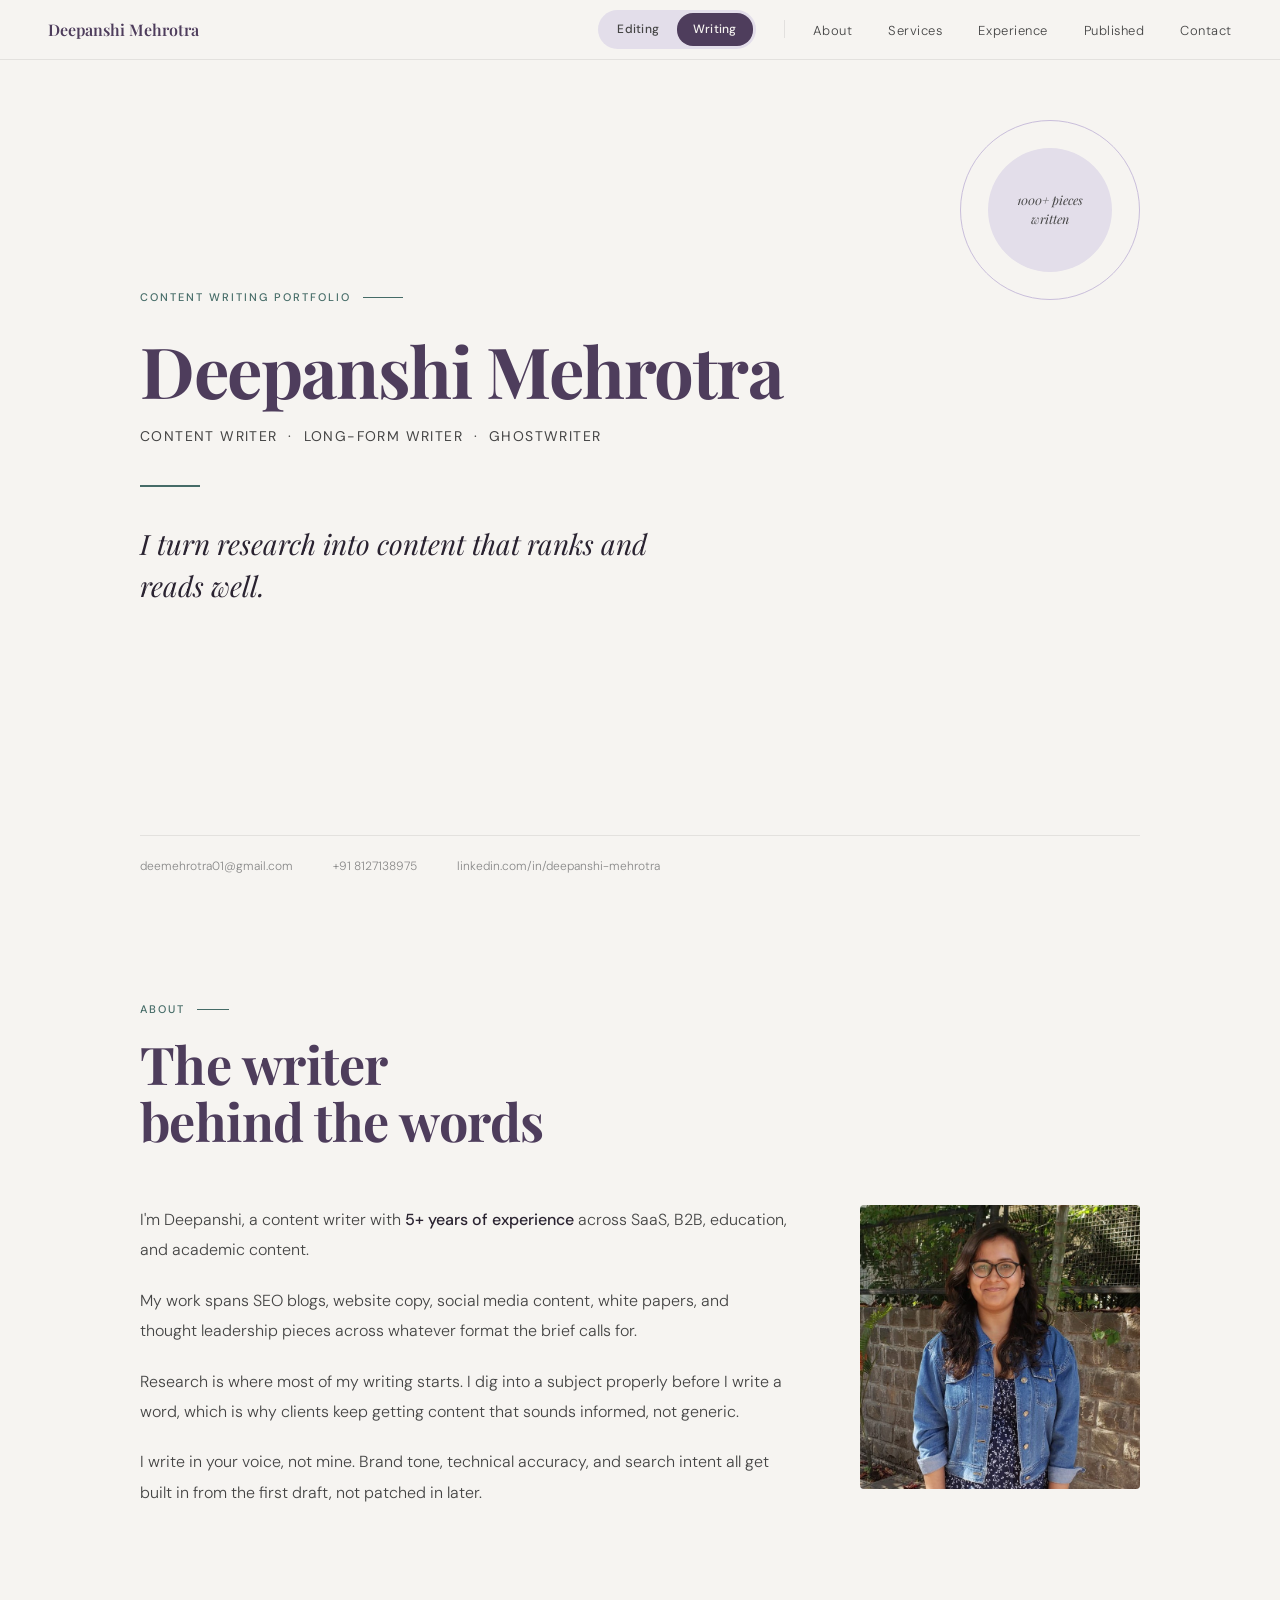
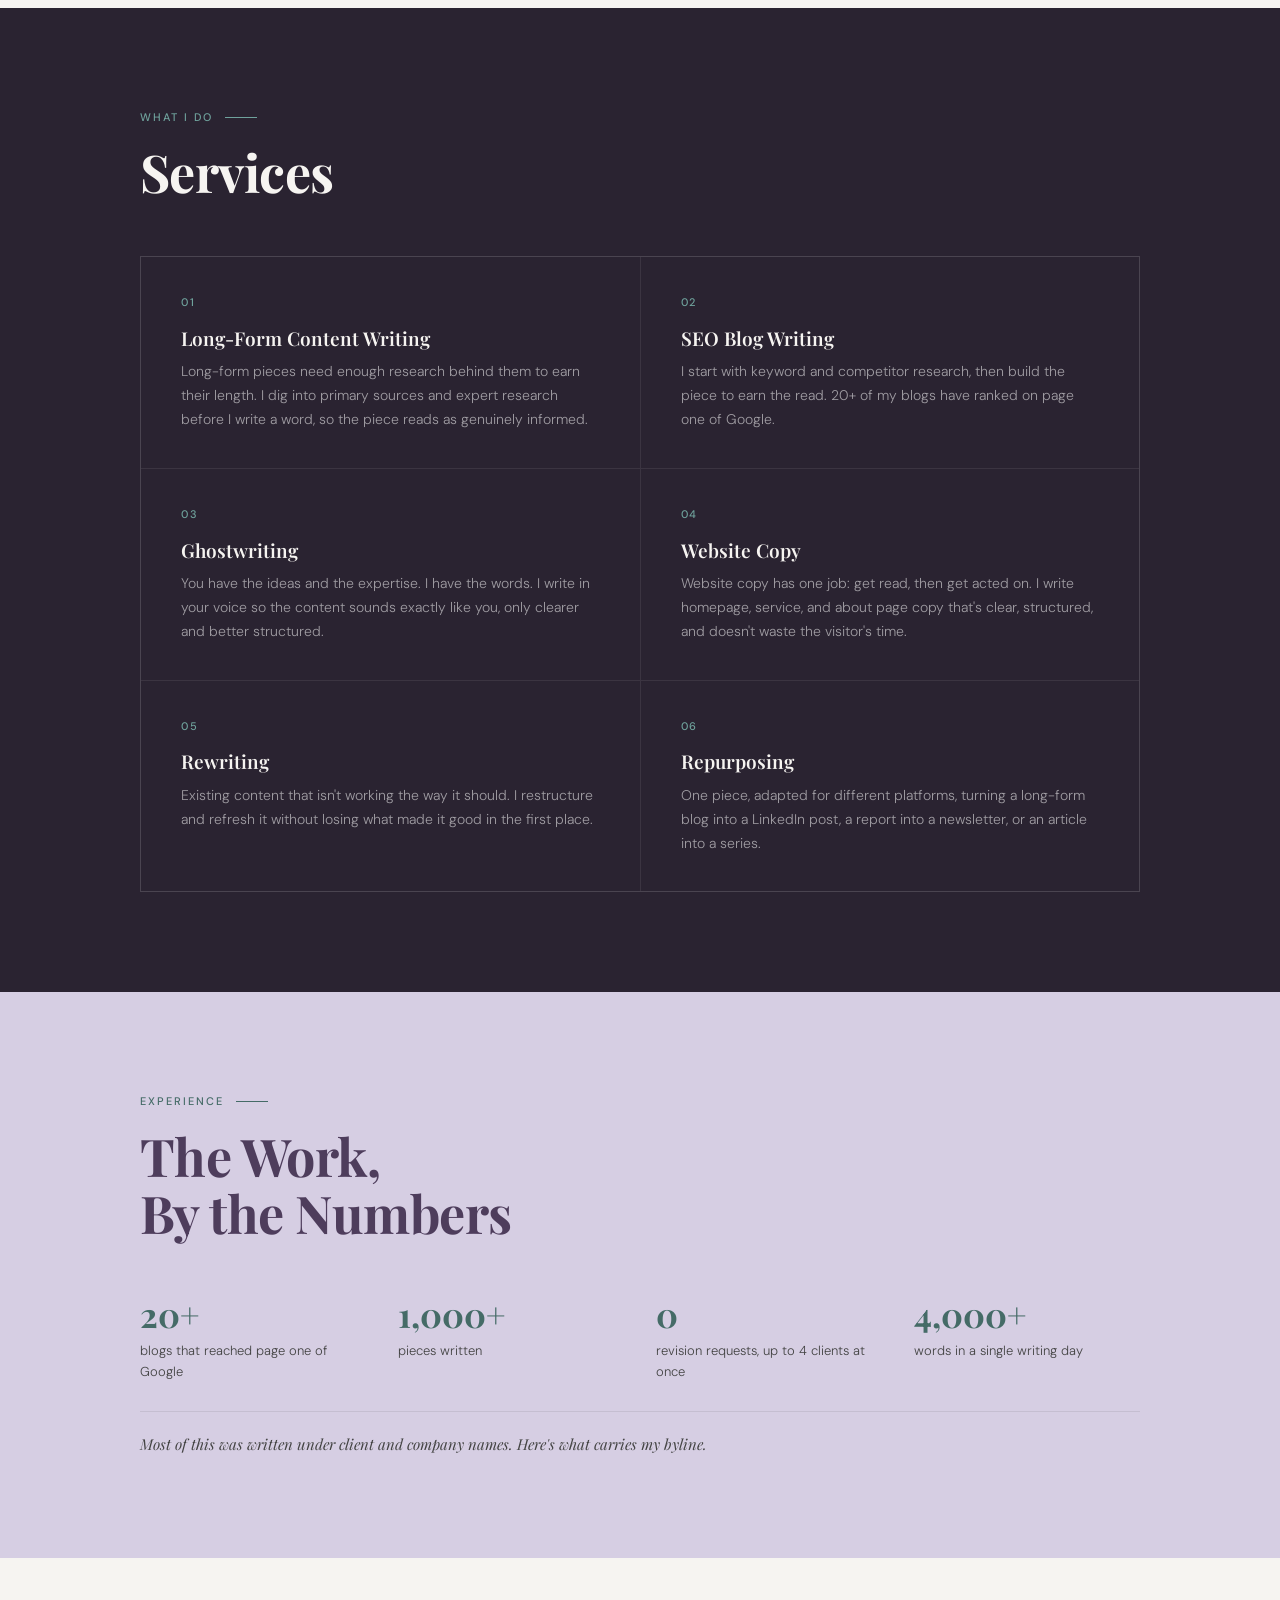
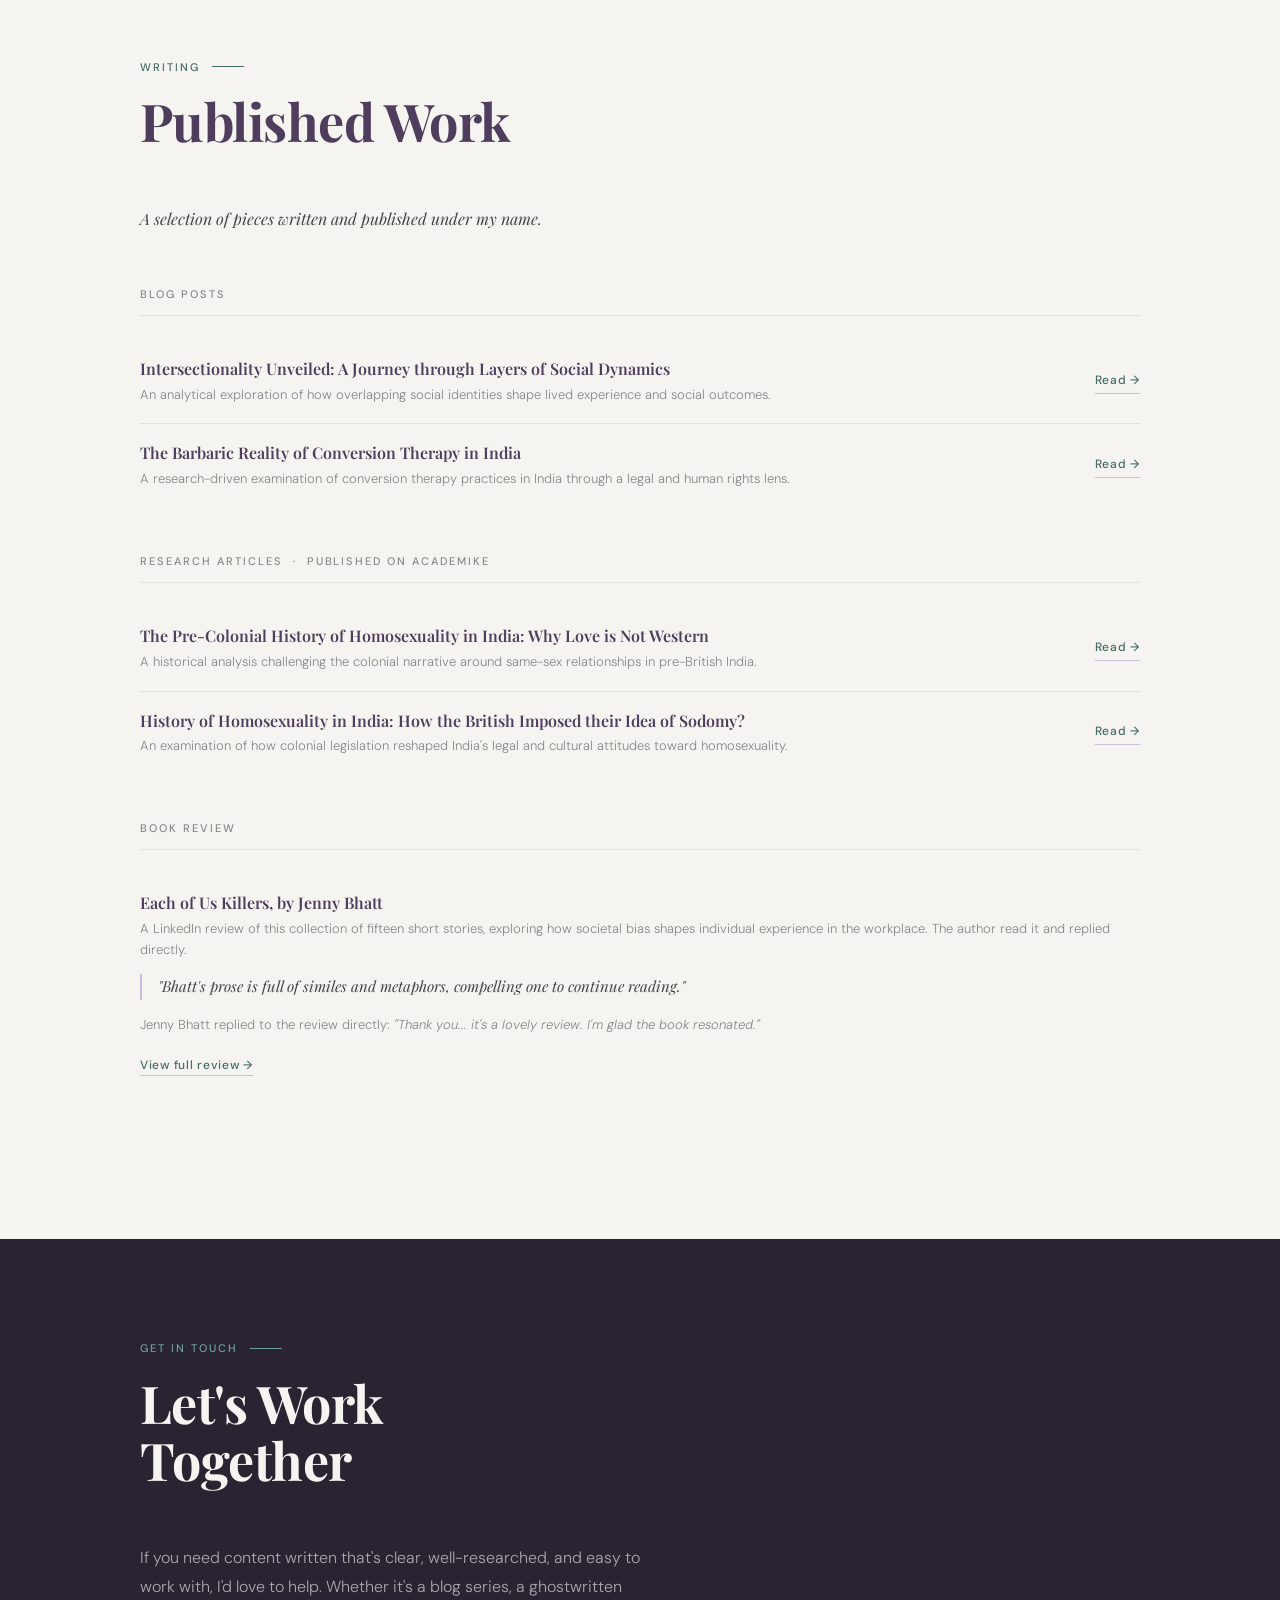
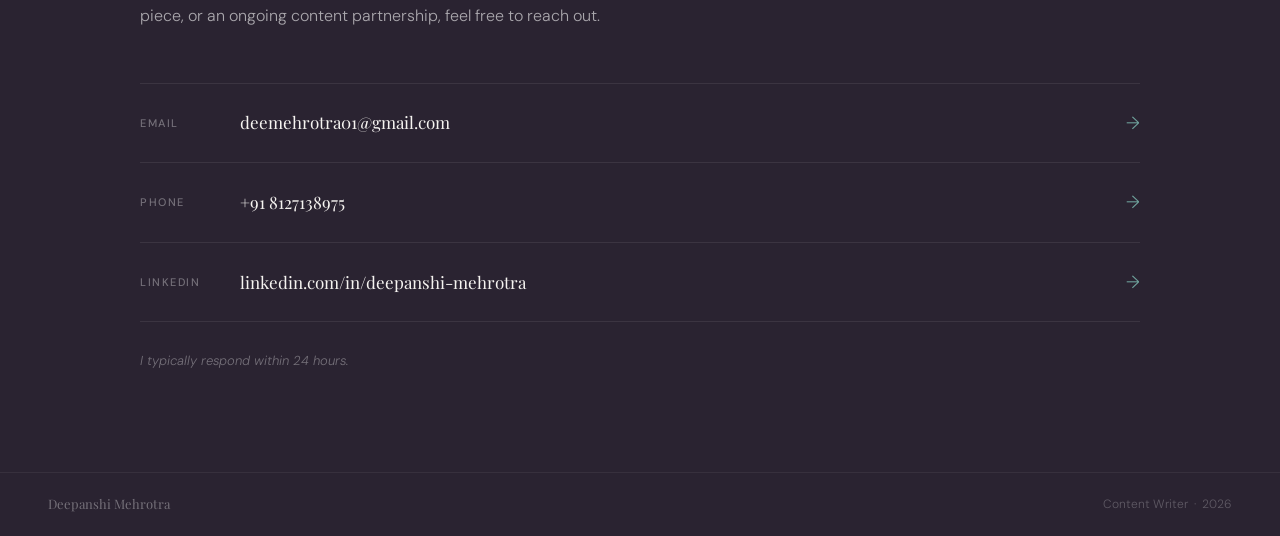
==== commit 297afd97: "Update writer.html" ====
--- a/writer.html
+++ b/writer.html
@@ -119,7 +119,7 @@
         <div class="stat-label">blogs that reached page one of Google</div>
       </div>
       <div class="stat-block">
-        <div class="stat-number">1000+</div>
+        <div class="stat-number">1,000+</div>
         <div class="stat-label">pieces written</div>
       </div>
       <div class="stat-block">
--- a/style.css
+++ b/style.css
@@ -96,7 +96,7 @@
   .project-link:hover { border-color: var(--terracotta); }
 
   /* PUBLISHED */
-  .published-section { background: var(--cream-dark); }
+  .published-section { background: #D6CEE3; }
   .pub-intro { font-size: 16px; color: var(--ink-mid); margin-bottom: 52px; font-style: italic; font-family: var(--serif); }
   .pub-category { margin-bottom: 44px; }
   .pub-cat-title { font-size: 11px; letter-spacing: 0.18em; text-transform: uppercase; color: var(--ink-light); font-weight: 500; border-bottom: 1px solid var(--border); padding-bottom: 12px; margin-bottom: 24px; }
